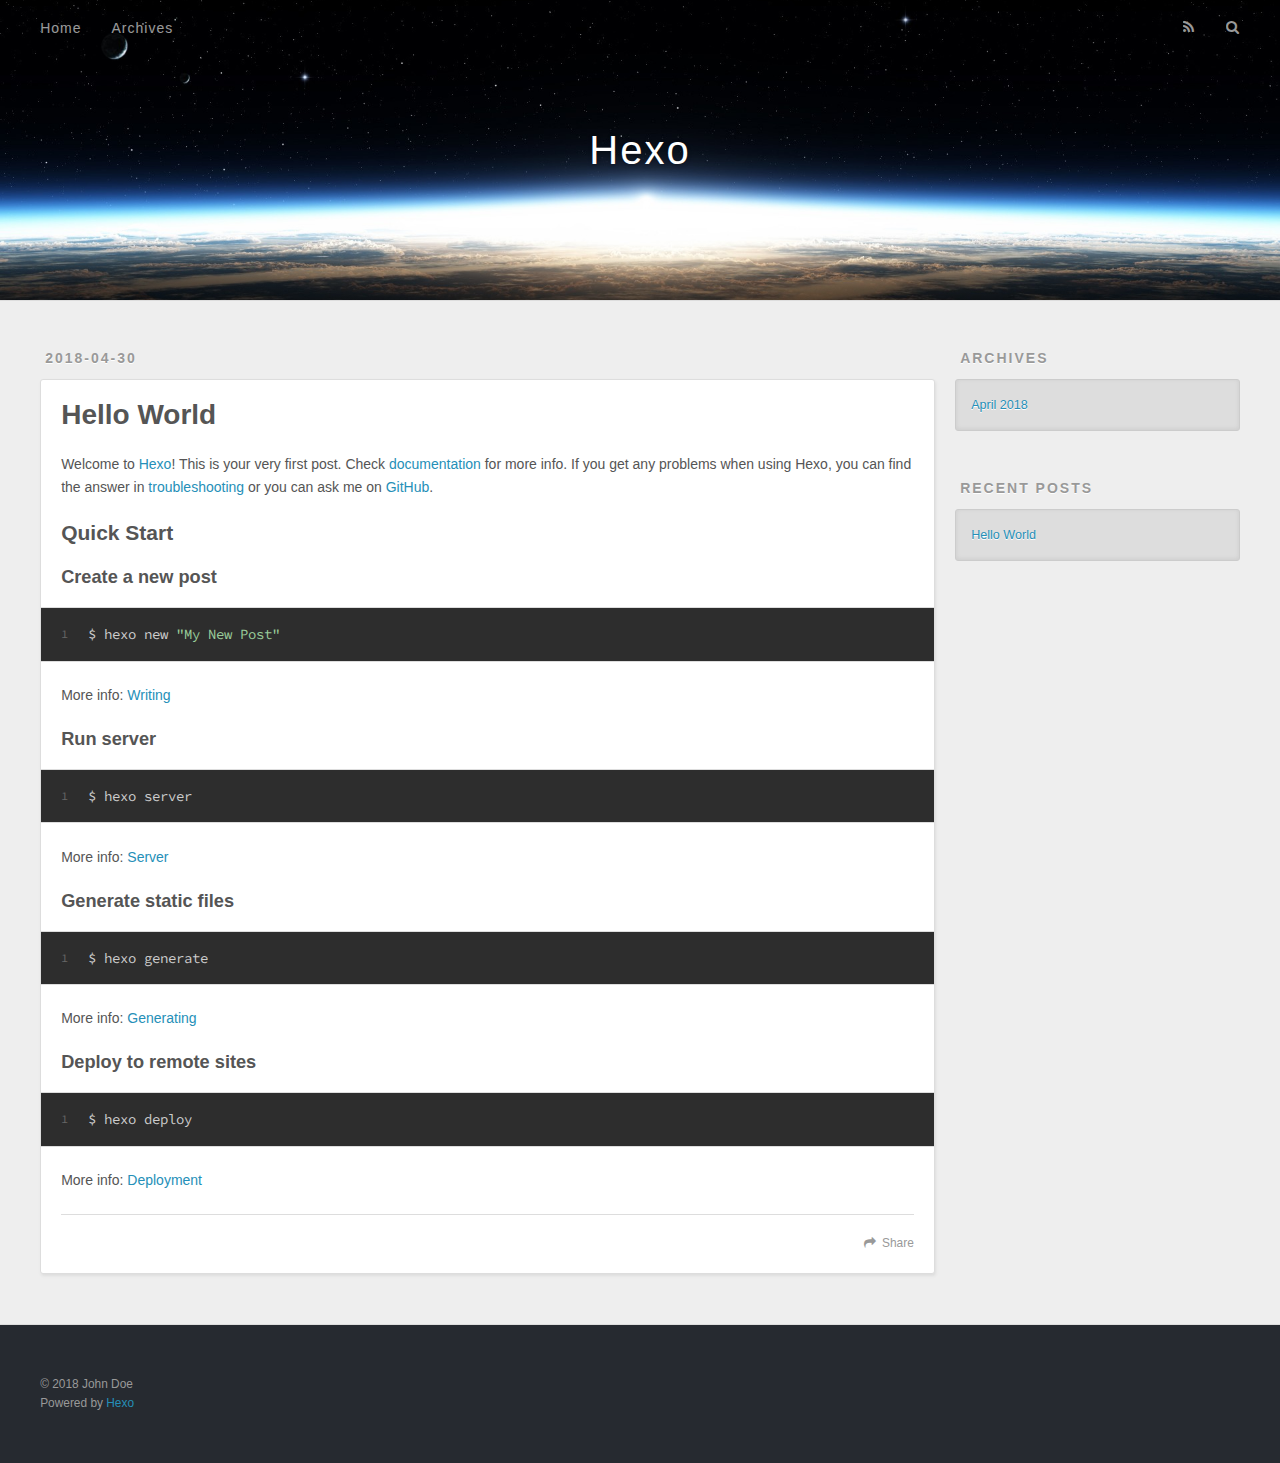
==== index.html @ a3cbcab7 "Site updated: 2018-04-30 15:29:38" ====
<!DOCTYPE html>
<html>
<head>
  <meta charset="utf-8">
  

  
  <title>Hexo</title>
  <meta name="viewport" content="width=device-width, initial-scale=1, maximum-scale=1">
  <meta property="og:type" content="website">
<meta property="og:title" content="Hexo">
<meta property="og:url" content="http://yoursite.com/index.html">
<meta property="og:site_name" content="Hexo">
<meta property="og:locale" content="default">
<meta name="twitter:card" content="summary">
<meta name="twitter:title" content="Hexo">
  
    <link rel="alternate" href="/atom.xml" title="Hexo" type="application/atom+xml">
  
  
    <link rel="icon" href="/favicon.png">
  
  
    <link href="//fonts.googleapis.com/css?family=Source+Code+Pro" rel="stylesheet" type="text/css">
  
  <link rel="stylesheet" href="/css/style.css">
</head>

<body>
  <div id="container">
    <div id="wrap">
      <header id="header">
  <div id="banner"></div>
  <div id="header-outer" class="outer">
    <div id="header-title" class="inner">
      <h1 id="logo-wrap">
        <a href="/" id="logo">Hexo</a>
      </h1>
      
    </div>
    <div id="header-inner" class="inner">
      <nav id="main-nav">
        <a id="main-nav-toggle" class="nav-icon"></a>
        
          <a class="main-nav-link" href="/">Home</a>
        
          <a class="main-nav-link" href="/archives">Archives</a>
        
      </nav>
      <nav id="sub-nav">
        
          <a id="nav-rss-link" class="nav-icon" href="/atom.xml" title="RSS Feed"></a>
        
        <a id="nav-search-btn" class="nav-icon" title="Search"></a>
      </nav>
      <div id="search-form-wrap">
        <form action="//google.com/search" method="get" accept-charset="UTF-8" class="search-form"><input type="search" name="q" class="search-form-input" placeholder="Search"><button type="submit" class="search-form-submit">&#xF002;</button><input type="hidden" name="sitesearch" value="http://yoursite.com"></form>
      </div>
    </div>
  </div>
</header>
      <div class="outer">
        <section id="main">
  
    <article id="post-hello-world" class="article article-type-post" itemscope itemprop="blogPost">
  <div class="article-meta">
    <a href="/2018/04/30/hello-world/" class="article-date">
  <time datetime="2018-04-30T07:21:53.990Z" itemprop="datePublished">2018-04-30</time>
</a>
    
  </div>
  <div class="article-inner">
    
    
      <header class="article-header">
        
  
    <h1 itemprop="name">
      <a class="article-title" href="/2018/04/30/hello-world/">Hello World</a>
    </h1>
  

      </header>
    
    <div class="article-entry" itemprop="articleBody">
      
        <p>Welcome to <a href="https://hexo.io/" target="_blank" rel="noopener">Hexo</a>! This is your very first post. Check <a href="https://hexo.io/docs/" target="_blank" rel="noopener">documentation</a> for more info. If you get any problems when using Hexo, you can find the answer in <a href="https://hexo.io/docs/troubleshooting.html" target="_blank" rel="noopener">troubleshooting</a> or you can ask me on <a href="https://github.com/hexojs/hexo/issues" target="_blank" rel="noopener">GitHub</a>.</p>
<h2 id="Quick-Start"><a href="#Quick-Start" class="headerlink" title="Quick Start"></a>Quick Start</h2><h3 id="Create-a-new-post"><a href="#Create-a-new-post" class="headerlink" title="Create a new post"></a>Create a new post</h3><figure class="highlight bash"><table><tr><td class="gutter"><pre><span class="line">1</span><br></pre></td><td class="code"><pre><span class="line">$ hexo new <span class="string">"My New Post"</span></span><br></pre></td></tr></table></figure>
<p>More info: <a href="https://hexo.io/docs/writing.html" target="_blank" rel="noopener">Writing</a></p>
<h3 id="Run-server"><a href="#Run-server" class="headerlink" title="Run server"></a>Run server</h3><figure class="highlight bash"><table><tr><td class="gutter"><pre><span class="line">1</span><br></pre></td><td class="code"><pre><span class="line">$ hexo server</span><br></pre></td></tr></table></figure>
<p>More info: <a href="https://hexo.io/docs/server.html" target="_blank" rel="noopener">Server</a></p>
<h3 id="Generate-static-files"><a href="#Generate-static-files" class="headerlink" title="Generate static files"></a>Generate static files</h3><figure class="highlight bash"><table><tr><td class="gutter"><pre><span class="line">1</span><br></pre></td><td class="code"><pre><span class="line">$ hexo generate</span><br></pre></td></tr></table></figure>
<p>More info: <a href="https://hexo.io/docs/generating.html" target="_blank" rel="noopener">Generating</a></p>
<h3 id="Deploy-to-remote-sites"><a href="#Deploy-to-remote-sites" class="headerlink" title="Deploy to remote sites"></a>Deploy to remote sites</h3><figure class="highlight bash"><table><tr><td class="gutter"><pre><span class="line">1</span><br></pre></td><td class="code"><pre><span class="line">$ hexo deploy</span><br></pre></td></tr></table></figure>
<p>More info: <a href="https://hexo.io/docs/deployment.html" target="_blank" rel="noopener">Deployment</a></p>

      
    </div>
    <footer class="article-footer">
      <a data-url="http://yoursite.com/2018/04/30/hello-world/" data-id="cjglxb98p0000d4ftefea09i5" class="article-share-link">Share</a>
      
      
    </footer>
  </div>
  
</article>


  


</section>
        
          <aside id="sidebar">
  
    

  
    

  
    
  
    
  <div class="widget-wrap">
    <h3 class="widget-title">Archives</h3>
    <div class="widget">
      <ul class="archive-list"><li class="archive-list-item"><a class="archive-list-link" href="/archives/2018/04/">April 2018</a></li></ul>
    </div>
  </div>


  
    
  <div class="widget-wrap">
    <h3 class="widget-title">Recent Posts</h3>
    <div class="widget">
      <ul>
        
          <li>
            <a href="/2018/04/30/hello-world/">Hello World</a>
          </li>
        
      </ul>
    </div>
  </div>

  
</aside>
        
      </div>
      <footer id="footer">
  
  <div class="outer">
    <div id="footer-info" class="inner">
      &copy; 2018 John Doe<br>
      Powered by <a href="http://hexo.io/" target="_blank">Hexo</a>
    </div>
  </div>
</footer>
    </div>
    <nav id="mobile-nav">
  
    <a href="/" class="mobile-nav-link">Home</a>
  
    <a href="/archives" class="mobile-nav-link">Archives</a>
  
</nav>
    

<script src="//ajax.googleapis.com/ajax/libs/jquery/2.0.3/jquery.min.js"></script>


  <link rel="stylesheet" href="/fancybox/jquery.fancybox.css">
  <script src="/fancybox/jquery.fancybox.pack.js"></script>


<script src="/js/script.js"></script>



  </div>
</body>
</html>
---- css/style.css ----
body {
  width: 100%;
}
body:before,
body:after {
  content: "";
  display: table;
}
body:after {
  clear: both;
}
html,
body,
div,
span,
applet,
object,
iframe,
h1,
h2,
h3,
h4,
h5,
h6,
p,
blockquote,
pre,
a,
abbr,
acronym,
address,
big,
cite,
code,
del,
dfn,
em,
img,
ins,
kbd,
q,
s,
samp,
small,
strike,
strong,
sub,
sup,
tt,
var,
dl,
dt,
dd,
ol,
ul,
li,
fieldset,
form,
label,
legend,
table,
caption,
tbody,
tfoot,
thead,
tr,
th,
td {
  margin: 0;
  padding: 0;
  border: 0;
  outline: 0;
  font-weight: inherit;
  font-style: inherit;
  font-family: inherit;
  font-size: 100%;
  vertical-align: baseline;
}
body {
  line-height: 1;
  color: #000;
  background: #fff;
}
ol,
ul {
  list-style: none;
}
table {
  border-collapse: separate;
  border-spacing: 0;
  vertical-align: middle;
}
caption,
th,
td {
  text-align: left;
  font-weight: normal;
  vertical-align: middle;
}
a img {
  border: none;
}
input,
button {
  margin: 0;
  padding: 0;
}
input::-moz-focus-inner,
button::-moz-focus-inner {
  border: 0;
  padding: 0;
}
@font-face {
  font-family: FontAwesome;
  font-style: normal;
  font-weight: normal;
  src: url("fonts/fontawesome-webfont.eot?v=#4.0.3");
  src: url("fonts/fontawesome-webfont.eot?#iefix&v=#4.0.3") format("embedded-opentype"), url("fonts/fontawesome-webfont.woff?v=#4.0.3") format("woff"), url("fonts/fontawesome-webfont.ttf?v=#4.0.3") format("truetype"), url("fonts/fontawesome-webfont.svg#fontawesomeregular?v=#4.0.3") format("svg");
}
html,
body,
#container {
  height: 100%;
}
body {
  background: #eee;
  font: 14px -apple-system, BlinkMacSystemFont, "Segoe UI", "Roboto", "Oxygen", "Ubuntu", "Cantarell", "Fira Sans", "Droid Sans", "Helvetica Neue", sans-serif;
  -webkit-text-size-adjust: 100%;
}
.outer {
  max-width: 1220px;
  margin: 0 auto;
  padding: 0 20px;
}
.outer:before,
.outer:after {
  content: "";
  display: table;
}
.outer:after {
  clear: both;
}
.inner {
  display: inline;
  float: left;
  width: 98.33333333333333%;
  margin: 0 0.833333333333333%;
}
.left,
.alignleft {
  float: left;
}
.right,
.alignright {
  float: right;
}
.clear {
  clear: both;
}
#container {
  position: relative;
}
.mobile-nav-on {
  overflow: hidden;
}
#wrap {
  height: 100%;
  width: 100%;
  position: absolute;
  top: 0;
  left: 0;
  -webkit-transition: 0.2s ease-out;
  -moz-transition: 0.2s ease-out;
  -ms-transition: 0.2s ease-out;
  transition: 0.2s ease-out;
  z-index: 1;
  background: #eee;
}
.mobile-nav-on #wrap {
  left: 280px;
}
@media screen and (min-width: 768px) {
  #main {
    display: inline;
    float: left;
    width: 73.33333333333333%;
    margin: 0 0.833333333333333%;
  }
}
.article-date,
.article-category-link,
.archive-year,
.widget-title {
  text-decoration: none;
  text-transform: uppercase;
  letter-spacing: 2px;
  color: #999;
  margin-bottom: 1em;
  margin-left: 5px;
  line-height: 1em;
  text-shadow: 0 1px #fff;
  font-weight: bold;
}
.article-inner,
.archive-article-inner {
  background: #fff;
  -webkit-box-shadow: 1px 2px 3px #ddd;
  box-shadow: 1px 2px 3px #ddd;
  border: 1px solid #ddd;
  border-radius: 3px;
}
.article-entry h1,
.widget h1 {
  font-size: 2em;
}
.article-entry h2,
.widget h2 {
  font-size: 1.5em;
}
.article-entry h3,
.widget h3 {
  font-size: 1.3em;
}
.article-entry h4,
.widget h4 {
  font-size: 1.2em;
}
.article-entry h5,
.widget h5 {
  font-size: 1em;
}
.article-entry h6,
.widget h6 {
  font-size: 1em;
  color: #999;
}
.article-entry hr,
.widget hr {
  border: 1px dashed #ddd;
}
.article-entry strong,
.widget strong {
  font-weight: bold;
}
.article-entry em,
.widget em,
.article-entry cite,
.widget cite {
  font-style: italic;
}
.article-entry sup,
.widget sup,
.article-entry sub,
.widget sub {
  font-size: 0.75em;
  line-height: 0;
  position: relative;
  vertical-align: baseline;
}
.article-entry sup,
.widget sup {
  top: -0.5em;
}
.article-entry sub,
.widget sub {
  bottom: -0.2em;
}
.article-entry small,
.widget small {
  font-size: 0.85em;
}
.article-entry acronym,
.widget acronym,
.article-entry abbr,
.widget abbr {
  border-bottom: 1px dotted;
}
.article-entry ul,
.widget ul,
.article-entry ol,
.widget ol,
.article-entry dl,
.widget dl {
  margin: 0 20px;
  line-height: 1.6em;
}
.article-entry ul ul,
.widget ul ul,
.article-entry ol ul,
.widget ol ul,
.article-entry ul ol,
.widget ul ol,
.article-entry ol ol,
.widget ol ol {
  margin-top: 0;
  margin-bottom: 0;
}
.article-entry ul,
.widget ul {
  list-style: disc;
}
.article-entry ol,
.widget ol {
  list-style: decimal;
}
.article-entry dt,
.widget dt {
  font-weight: bold;
}
#header {
  height: 300px;
  position: relative;
  border-bottom: 1px solid #ddd;
}
#header:before,
#header:after {
  content: "";
  position: absolute;
  left: 0;
  right: 0;
  height: 40px;
}
#header:before {
  top: 0;
  background: -webkit-linear-gradient(rgba(0,0,0,0.2), transparent);
  background: -moz-linear-gradient(rgba(0,0,0,0.2), transparent);
  background: -ms-linear-gradient(rgba(0,0,0,0.2), transparent);
  background: linear-gradient(rgba(0,0,0,0.2), transparent);
}
#header:after {
  bottom: 0;
  background: -webkit-linear-gradient(transparent, rgba(0,0,0,0.2));
  background: -moz-linear-gradient(transparent, rgba(0,0,0,0.2));
  background: -ms-linear-gradient(transparent, rgba(0,0,0,0.2));
  background: linear-gradient(transparent, rgba(0,0,0,0.2));
}
#header-outer {
  height: 100%;
  position: relative;
}
#header-inner {
  position: relative;
  overflow: hidden;
}
#banner {
  position: absolute;
  top: 0;
  left: 0;
  width: 100%;
  height: 100%;
  background: url("images/banner.jpg") center #000;
  -webkit-background-size: cover;
  -moz-background-size: cover;
  background-size: cover;
  z-index: -1;
}
#header-title {
  text-align: center;
  height: 40px;
  position: absolute;
  top: 50%;
  left: 0;
  margin-top: -20px;
}
#logo,
#subtitle {
  text-decoration: none;
  color: #fff;
  font-weight: 300;
  text-shadow: 0 1px 4px rgba(0,0,0,0.3);
}
#logo {
  font-size: 40px;
  line-height: 40px;
  letter-spacing: 2px;
}
#subtitle {
  font-size: 16px;
  line-height: 16px;
  letter-spacing: 1px;
}
#subtitle-wrap {
  margin-top: 16px;
}
#main-nav {
  float: left;
  margin-left: -15px;
}
.nav-icon,
.main-nav-link {
  float: left;
  color: #fff;
  opacity: 0.6;
  text-decoration: none;
  text-shadow: 0 1px rgba(0,0,0,0.2);
  -webkit-transition: opacity 0.2s;
  -moz-transition: opacity 0.2s;
  -ms-transition: opacity 0.2s;
  transition: opacity 0.2s;
  display: block;
  padding: 20px 15px;
}
.nav-icon:hover,
.main-nav-link:hover {
  opacity: 1;
}
.nav-icon {
  font-family: FontAwesome;
  text-align: center;
  font-size: 14px;
  width: 14px;
  height: 14px;
  padding: 20px 15px;
  position: relative;
  cursor: pointer;
}
.main-nav-link {
  font-weight: 300;
  letter-spacing: 1px;
}
@media screen and (max-width: 479px) {
  .main-nav-link {
    display: none;
  }
}
#main-nav-toggle {
  display: none;
}
#main-nav-toggle:before {
  content: "\f0c9";
}
@media screen and (max-width: 479px) {
  #main-nav-toggle {
    display: block;
  }
}
#sub-nav {
  float: right;
  margin-right: -15px;
}
#nav-rss-link:before {
  content: "\f09e";
}
#nav-search-btn:before {
  content: "\f002";
}
#search-form-wrap {
  position: absolute;
  top: 15px;
  width: 150px;
  height: 30px;
  right: -150px;
  opacity: 0;
  -webkit-transition: 0.2s ease-out;
  -moz-transition: 0.2s ease-out;
  -ms-transition: 0.2s ease-out;
  transition: 0.2s ease-out;
}
#search-form-wrap.on {
  opacity: 1;
  right: 0;
}
@media screen and (max-width: 479px) {
  #search-form-wrap {
    width: 100%;
    right: -100%;
  }
}
.search-form {
  position: absolute;
  top: 0;
  left: 0;
  right: 0;
  background: #fff;
  padding: 5px 15px;
  border-radius: 15px;
  -webkit-box-shadow: 0 0 10px rgba(0,0,0,0.3);
  box-shadow: 0 0 10px rgba(0,0,0,0.3);
}
.search-form-input {
  border: none;
  background: none;
  color: #555;
  width: 100%;
  font: 13px -apple-system, BlinkMacSystemFont, "Segoe UI", "Roboto", "Oxygen", "Ubuntu", "Cantarell", "Fira Sans", "Droid Sans", "Helvetica Neue", sans-serif;
  outline: none;
}
.search-form-input::-webkit-search-results-decoration,
.search-form-input::-webkit-search-cancel-button {
  -webkit-appearance: none;
}
.search-form-submit {
  position: absolute;
  top: 50%;
  right: 10px;
  margin-top: -7px;
  font: 13px FontAwesome;
  border: none;
  background: none;
  color: #bbb;
  cursor: pointer;
}
.search-form-submit:hover,
.search-form-submit:focus {
  color: #777;
}
.article {
  margin: 50px 0;
}
.article-inner {
  overflow: hidden;
}
.article-meta:before,
.article-meta:after {
  content: "";
  display: table;
}
.article-meta:after {
  clear: both;
}
.article-date {
  float: left;
}
.article-category {
  float: left;
  line-height: 1em;
  color: #ccc;
  text-shadow: 0 1px #fff;
  margin-left: 8px;
}
.article-category:before {
  content: "\2022";
}
.article-category-link {
  margin: 0 12px 1em;
}
.article-header {
  padding: 20px 20px 0;
}
.article-title {
  text-decoration: none;
  font-size: 2em;
  font-weight: bold;
  color: #555;
  line-height: 1.1em;
  -webkit-transition: color 0.2s;
  -moz-transition: color 0.2s;
  -ms-transition: color 0.2s;
  transition: color 0.2s;
}
a.article-title:hover {
  color: #258fb8;
}
.article-entry {
  color: #555;
  padding: 0 20px;
}
.article-entry:before,
.article-entry:after {
  content: "";
  display: table;
}
.article-entry:after {
  clear: both;
}
.article-entry p,
.article-entry table {
  line-height: 1.6em;
  margin: 1.6em 0;
}
.article-entry h1,
.article-entry h2,
.article-entry h3,
.article-entry h4,
.article-entry h5,
.article-entry h6 {
  font-weight: bold;
}
.article-entry h1,
.article-entry h2,
.article-entry h3,
.article-entry h4,
.article-entry h5,
.article-entry h6 {
  line-height: 1.1em;
  margin: 1.1em 0;
}
.article-entry a {
  color: #258fb8;
  text-decoration: none;
}
.article-entry a:hover {
  text-decoration: underline;
}
.article-entry ul,
.article-entry ol,
.article-entry dl {
  margin-top: 1.6em;
  margin-bottom: 1.6em;
}
.article-entry img,
.article-entry video {
  max-width: 100%;
  height: auto;
  display: block;
  margin: auto;
}
.article-entry iframe {
  border: none;
}
.article-entry table {
  width: 100%;
  border-collapse: collapse;
  border-spacing: 0;
}
.article-entry th {
  font-weight: bold;
  border-bottom: 3px solid #ddd;
  padding-bottom: 0.5em;
}
.article-entry td {
  border-bottom: 1px solid #ddd;
  padding: 10px 0;
}
.article-entry blockquote {
  font-family: Georgia, "Times New Roman", serif;
  font-size: 1.4em;
  margin: 1.6em 20px;
  text-align: center;
}
.article-entry blockquote footer {
  font-size: 14px;
  margin: 1.6em 0;
  font-family: -apple-system, BlinkMacSystemFont, "Segoe UI", "Roboto", "Oxygen", "Ubuntu", "Cantarell", "Fira Sans", "Droid Sans", "Helvetica Neue", sans-serif;
}
.article-entry blockquote footer cite:before {
  content: "—";
  padding: 0 0.5em;
}
.article-entry .pullquote {
  text-align: left;
  width: 45%;
  margin: 0;
}
.article-entry .pullquote.left {
  margin-left: 0.5em;
  margin-right: 1em;
}
.article-entry .pullquote.right {
  margin-right: 0.5em;
  margin-left: 1em;
}
.article-entry .caption {
  color: #999;
  display: block;
  font-size: 0.9em;
  margin-top: 0.5em;
  position: relative;
  text-align: center;
}
.article-entry .video-container {
  position: relative;
  padding-top: 56.25%;
  height: 0;
  overflow: hidden;
}
.article-entry .video-container iframe,
.article-entry .video-container object,
.article-entry .video-container embed {
  position: absolute;
  top: 0;
  left: 0;
  width: 100%;
  height: 100%;
  margin-top: 0;
}
.article-more-link a {
  display: inline-block;
  line-height: 1em;
  padding: 6px 15px;
  border-radius: 15px;
  background: #eee;
  color: #999;
  text-shadow: 0 1px #fff;
  text-decoration: none;
}
.article-more-link a:hover {
  background: #258fb8;
  color: #fff;
  text-decoration: none;
  text-shadow: 0 1px #1e7293;
}
.article-footer {
  font-size: 0.85em;
  line-height: 1.6em;
  border-top: 1px solid #ddd;
  padding-top: 1.6em;
  margin: 0 20px 20px;
}
.article-footer:before,
.article-footer:after {
  content: "";
  display: table;
}
.article-footer:after {
  clear: both;
}
.article-footer a {
  color: #999;
  text-decoration: none;
}
.article-footer a:hover {
  color: #555;
}
.article-tag-list-item {
  float: left;
  margin-right: 10px;
}
.article-tag-list-link:before {
  content: "#";
}
.article-comment-link {
  float: right;
}
.article-comment-link:before {
  content: "\f075";
  font-family: FontAwesome;
  padding-right: 8px;
}
.article-share-link {
  cursor: pointer;
  float: right;
  margin-left: 20px;
}
.article-share-link:before {
  content: "\f064";
  font-family: FontAwesome;
  padding-right: 6px;
}
#article-nav {
  position: relative;
}
#article-nav:before,
#article-nav:after {
  content: "";
  display: table;
}
#article-nav:after {
  clear: both;
}
@media screen and (min-width: 768px) {
  #article-nav {
    margin: 50px 0;
  }
  #article-nav:before {
    width: 8px;
    height: 8px;
    position: absolute;
    top: 50%;
    left: 50%;
    margin-top: -4px;
    margin-left: -4px;
    content: "";
    border-radius: 50%;
    background: #ddd;
    -webkit-box-shadow: 0 1px 2px #fff;
    box-shadow: 0 1px 2px #fff;
  }
}
.article-nav-link-wrap {
  text-decoration: none;
  text-shadow: 0 1px #fff;
  color: #999;
  -webkit-box-sizing: border-box;
  -moz-box-sizing: border-box;
  box-sizing: border-box;
  margin-top: 50px;
  text-align: center;
  display: block;
}
.article-nav-link-wrap:hover {
  color: #555;
}
@media screen and (min-width: 768px) {
  .article-nav-link-wrap {
    width: 50%;
    margin-top: 0;
  }
}
@media screen and (min-width: 768px) {
  #article-nav-newer {
    float: left;
    text-align: right;
    padding-right: 20px;
  }
}
@media screen and (min-width: 768px) {
  #article-nav-older {
    float: right;
    text-align: left;
    padding-left: 20px;
  }
}
.article-nav-caption {
  text-transform: uppercase;
  letter-spacing: 2px;
  color: #ddd;
  line-height: 1em;
  font-weight: bold;
}
#article-nav-newer .article-nav-caption {
  margin-right: -2px;
}
.article-nav-title {
  font-size: 0.85em;
  line-height: 1.6em;
  margin-top: 0.5em;
}
.article-share-box {
  position: absolute;
  display: none;
  background: #fff;
  -webkit-box-shadow: 1px 2px 10px rgba(0,0,0,0.2);
  box-shadow: 1px 2px 10px rgba(0,0,0,0.2);
  border-radius: 3px;
  margin-left: -145px;
  overflow: hidden;
  z-index: 1;
}
.article-share-box.on {
  display: block;
}
.article-share-input {
  width: 100%;
  background: none;
  -webkit-box-sizing: border-box;
  -moz-box-sizing: border-box;
  box-sizing: border-box;
  font: 14px -apple-system, BlinkMacSystemFont, "Segoe UI", "Roboto", "Oxygen", "Ubuntu", "Cantarell", "Fira Sans", "Droid Sans", "Helvetica Neue", sans-serif;
  padding: 0 15px;
  color: #555;
  outline: none;
  border: 1px solid #ddd;
  border-radius: 3px 3px 0 0;
  height: 36px;
  line-height: 36px;
}
.article-share-links {
  background: #eee;
}
.article-share-links:before,
.article-share-links:after {
  content: "";
  display: table;
}
.article-share-links:after {
  clear: both;
}
.article-share-twitter,
.article-share-facebook,
.article-share-pinterest,
.article-share-google {
  width: 50px;
  height: 36px;
  display: block;
  float: left;
  position: relative;
  color: #999;
  text-shadow: 0 1px #fff;
}
.article-share-twitter:before,
.article-share-facebook:before,
.article-share-pinterest:before,
.article-share-google:before {
  font-size: 20px;
  font-family: FontAwesome;
  width: 20px;
  height: 20px;
  position: absolute;
  top: 50%;
  left: 50%;
  margin-top: -10px;
  margin-left: -10px;
  text-align: center;
}
.article-share-twitter:hover,
.article-share-facebook:hover,
.article-share-pinterest:hover,
.article-share-google:hover {
  color: #fff;
}
.article-share-twitter:before {
  content: "\f099";
}
.article-share-twitter:hover {
  background: #00aced;
  text-shadow: 0 1px #008abe;
}
.article-share-facebook:before {
  content: "\f09a";
}
.article-share-facebook:hover {
  background: #3b5998;
  text-shadow: 0 1px #2f477a;
}
.article-share-pinterest:before {
  content: "\f0d2";
}
.article-share-pinterest:hover {
  background: #cb2027;
  text-shadow: 0 1px #a21a1f;
}
.article-share-google:before {
  content: "\f0d5";
}
.article-share-google:hover {
  background: #dd4b39;
  text-shadow: 0 1px #be3221;
}
.article-gallery {
  background: #000;
  position: relative;
}
.article-gallery-photos {
  position: relative;
  overflow: hidden;
}
.article-gallery-img {
  display: none;
  max-width: 100%;
}
.article-gallery-img:first-child {
  display: block;
}
.article-gallery-img.loaded {
  position: absolute;
  display: block;
}
.article-gallery-img img {
  display: block;
  max-width: 100%;
  margin: 0 auto;
}
#comments {
  background: #fff;
  -webkit-box-shadow: 1px 2px 3px #ddd;
  box-shadow: 1px 2px 3px #ddd;
  padding: 20px;
  border: 1px solid #ddd;
  border-radius: 3px;
  margin: 50px 0;
}
#comments a {
  color: #258fb8;
}
.archives-wrap {
  margin: 50px 0;
}
.archives:before,
.archives:after {
  content: "";
  display: table;
}
.archives:after {
  clear: both;
}
.archive-year-wrap {
  margin-bottom: 1em;
}
.archives {
  -webkit-column-gap: 10px;
  -moz-column-gap: 10px;
  column-gap: 10px;
}
@media screen and (min-width: 480px) and (max-width: 767px) {
  .archives {
    -webkit-column-count: 2;
    -moz-column-count: 2;
    column-count: 2;
  }
}
@media screen and (min-width: 768px) {
  .archives {
    -webkit-column-count: 3;
    -moz-column-count: 3;
    column-count: 3;
  }
}
.archive-article {
  -webkit-column-break-inside: avoid;
  page-break-inside: avoid;
  overflow: hidden;
  break-inside: avoid-column;
}
.archive-article-inner {
  padding: 10px;
  margin-bottom: 15px;
}
.archive-article-title {
  text-decoration: none;
  font-weight: bold;
  color: #555;
  -webkit-transition: color 0.2s;
  -moz-transition: color 0.2s;
  -ms-transition: color 0.2s;
  transition: color 0.2s;
  line-height: 1.6em;
}
.archive-article-title:hover {
  color: #258fb8;
}
.archive-article-footer {
  margin-top: 1em;
}
.archive-article-date {
  color: #999;
  text-decoration: none;
  font-size: 0.85em;
  line-height: 1em;
  margin-bottom: 0.5em;
  display: block;
}
#page-nav {
  margin: 50px auto;
  background: #fff;
  -webkit-box-shadow: 1px 2px 3px #ddd;
  box-shadow: 1px 2px 3px #ddd;
  border: 1px solid #ddd;
  border-radius: 3px;
  text-align: center;
  color: #999;
  overflow: hidden;
}
#page-nav:before,
#page-nav:after {
  content: "";
  display: table;
}
#page-nav:after {
  clear: both;
}
#page-nav a,
#page-nav span {
  padding: 10px 20px;
  line-height: 1;
  height: 2ex;
}
#page-nav a {
  color: #999;
  text-decoration: none;
}
#page-nav a:hover {
  background: #999;
  color: #fff;
}
#page-nav .prev {
  float: left;
}
#page-nav .next {
  float: right;
}
#page-nav .page-number {
  display: inline-block;
}
@media screen and (max-width: 479px) {
  #page-nav .page-number {
    display: none;
  }
}
#page-nav .current {
  color: #555;
  font-weight: bold;
}
#page-nav .space {
  color: #ddd;
}
#footer {
  background: #262a30;
  padding: 50px 0;
  border-top: 1px solid #ddd;
  color: #999;
}
#footer a {
  color: #258fb8;
  text-decoration: none;
}
#footer a:hover {
  text-decoration: underline;
}
#footer-info {
  line-height: 1.6em;
  font-size: 0.85em;
}
.article-entry pre,
.article-entry .highlight {
  background: #2d2d2d;
  margin: 0 -20px;
  padding: 15px 20px;
  border-style: solid;
  border-color: #ddd;
  border-width: 1px 0;
  overflow: auto;
  color: #ccc;
  line-height: 22.400000000000002px;
}
.article-entry .highlight .gutter pre,
.article-entry .gist .gist-file .gist-data .line-numbers {
  color: #666;
  font-size: 0.85em;
}
.article-entry pre,
.article-entry code {
  font-family: "Source Code Pro", Consolas, Monaco, Menlo, Consolas, monospace;
}
.article-entry code {
  background: #eee;
  text-shadow: 0 1px #fff;
  padding: 0 0.3em;
}
.article-entry pre code {
  background: none;
  text-shadow: none;
  padding: 0;
}
.article-entry .highlight pre {
  border: none;
  margin: 0;
  padding: 0;
}
.article-entry .highlight table {
  margin: 0;
  width: auto;
}
.article-entry .highlight td {
  border: none;
  padding: 0;
}
.article-entry .highlight figcaption {
  font-size: 0.85em;
  color: #999;
  line-height: 1em;
  margin-bottom: 1em;
}
.article-entry .highlight figcaption:before,
.article-entry .highlight figcaption:after {
  content: "";
  display: table;
}
.article-entry .highlight figcaption:after {
  clear: both;
}
.article-entry .highlight figcaption a {
  float: right;
}
.article-entry .highlight .gutter pre {
  text-align: right;
  padding-right: 20px;
}
.article-entry .highlight .line {
  height: 22.400000000000002px;
}
.article-entry .highlight .line.marked {
  background: #515151;
}
.article-entry .gist {
  margin: 0 -20px;
  border-style: solid;
  border-color: #ddd;
  border-width: 1px 0;
  background: #2d2d2d;
  padding: 15px 20px 15px 0;
}
.article-entry .gist .gist-file {
  border: none;
  font-family: "Source Code Pro", Consolas, Monaco, Menlo, Consolas, monospace;
  margin: 0;
}
.article-entry .gist .gist-file .gist-data {
  background: none;
  border: none;
}
.article-entry .gist .gist-file .gist-data .line-numbers {
  background: none;
  border: none;
  padding: 0 20px 0 0;
}
.article-entry .gist .gist-file .gist-data .line-data {
  padding: 0 !important;
}
.article-entry .gist .gist-file .highlight {
  margin: 0;
  padding: 0;
  border: none;
}
.article-entry .gist .gist-file .gist-meta {
  background: #2d2d2d;
  color: #999;
  font: 0.85em -apple-system, BlinkMacSystemFont, "Segoe UI", "Roboto", "Oxygen", "Ubuntu", "Cantarell", "Fira Sans", "Droid Sans", "Helvetica Neue", sans-serif;
  text-shadow: 0 0;
  padding: 0;
  margin-top: 1em;
  margin-left: 20px;
}
.article-entry .gist .gist-file .gist-meta a {
  color: #258fb8;
  font-weight: normal;
}
.article-entry .gist .gist-file .gist-meta a:hover {
  text-decoration: underline;
}
pre .comment,
pre .title {
  color: #999;
}
pre .variable,
pre .attribute,
pre .tag,
pre .regexp,
pre .ruby .constant,
pre .xml .tag .title,
pre .xml .pi,
pre .xml .doctype,
pre .html .doctype,
pre .css .id,
pre .css .class,
pre .css .pseudo {
  color: #f2777a;
}
pre .number,
pre .preprocessor,
pre .built_in,
pre .literal,
pre .params,
pre .constant {
  color: #f99157;
}
pre .class,
pre .ruby .class .title,
pre .css .rules .attribute {
  color: #9c9;
}
pre .string,
pre .value,
pre .inheritance,
pre .header,
pre .ruby .symbol,
pre .xml .cdata {
  color: #9c9;
}
pre .css .hexcolor {
  color: #6cc;
}
pre .function,
pre .python .decorator,
pre .python .title,
pre .ruby .function .title,
pre .ruby .title .keyword,
pre .perl .sub,
pre .javascript .title,
pre .coffeescript .title {
  color: #69c;
}
pre .keyword,
pre .javascript .function {
  color: #c9c;
}
@media screen and (max-width: 479px) {
  #mobile-nav {
    position: absolute;
    top: 0;
    left: 0;
    width: 280px;
    height: 100%;
    background: #191919;
    border-right: 1px solid #fff;
  }
}
@media screen and (max-width: 479px) {
  .mobile-nav-link {
    display: block;
    color: #999;
    text-decoration: none;
    padding: 15px 20px;
    font-weight: bold;
  }
  .mobile-nav-link:hover {
    color: #fff;
  }
}
@media screen and (min-width: 768px) {
  #sidebar {
    display: inline;
    float: left;
    width: 23.333333333333332%;
    margin: 0 0.833333333333333%;
  }
}
.widget-wrap {
  margin: 50px 0;
}
.widget {
  color: #777;
  text-shadow: 0 1px #fff;
  background: #ddd;
  -webkit-box-shadow: 0 -1px 4px #ccc inset;
  box-shadow: 0 -1px 4px #ccc inset;
  border: 1px solid #ccc;
  padding: 15px;
  border-radius: 3px;
}
.widget a {
  color: #258fb8;
  text-decoration: none;
}
.widget a:hover {
  text-decoration: underline;
}
.widget ul ul,
.widget ol ul,
.widget dl ul,
.widget ul ol,
.widget ol ol,
.widget dl ol,
.widget ul dl,
.widget ol dl,
.widget dl dl {
  margin-left: 15px;
  list-style: disc;
}
.widget {
  line-height: 1.6em;
  word-wrap: break-word;
  font-size: 0.9em;
}
.widget ul,
.widget ol {
  list-style: none;
  margin: 0;
}
.widget ul ul,
.widget ol ul,
.widget ul ol,
.widget ol ol {
  margin: 0 20px;
}
.widget ul ul,
.widget ol ul {
  list-style: disc;
}
.widget ul ol,
.widget ol ol {
  list-style: decimal;
}
.category-list-count,
.tag-list-count,
.archive-list-count {
  padding-left: 5px;
  color: #999;
  font-size: 0.85em;
}
.category-list-count:before,
.tag-list-count:before,
.archive-list-count:before {
  content: "(";
}
.category-list-count:after,
.tag-list-count:after,
.archive-list-count:after {
  content: ")";
}
.tagcloud a {
  margin-right: 5px;
  display: inline-block;
}
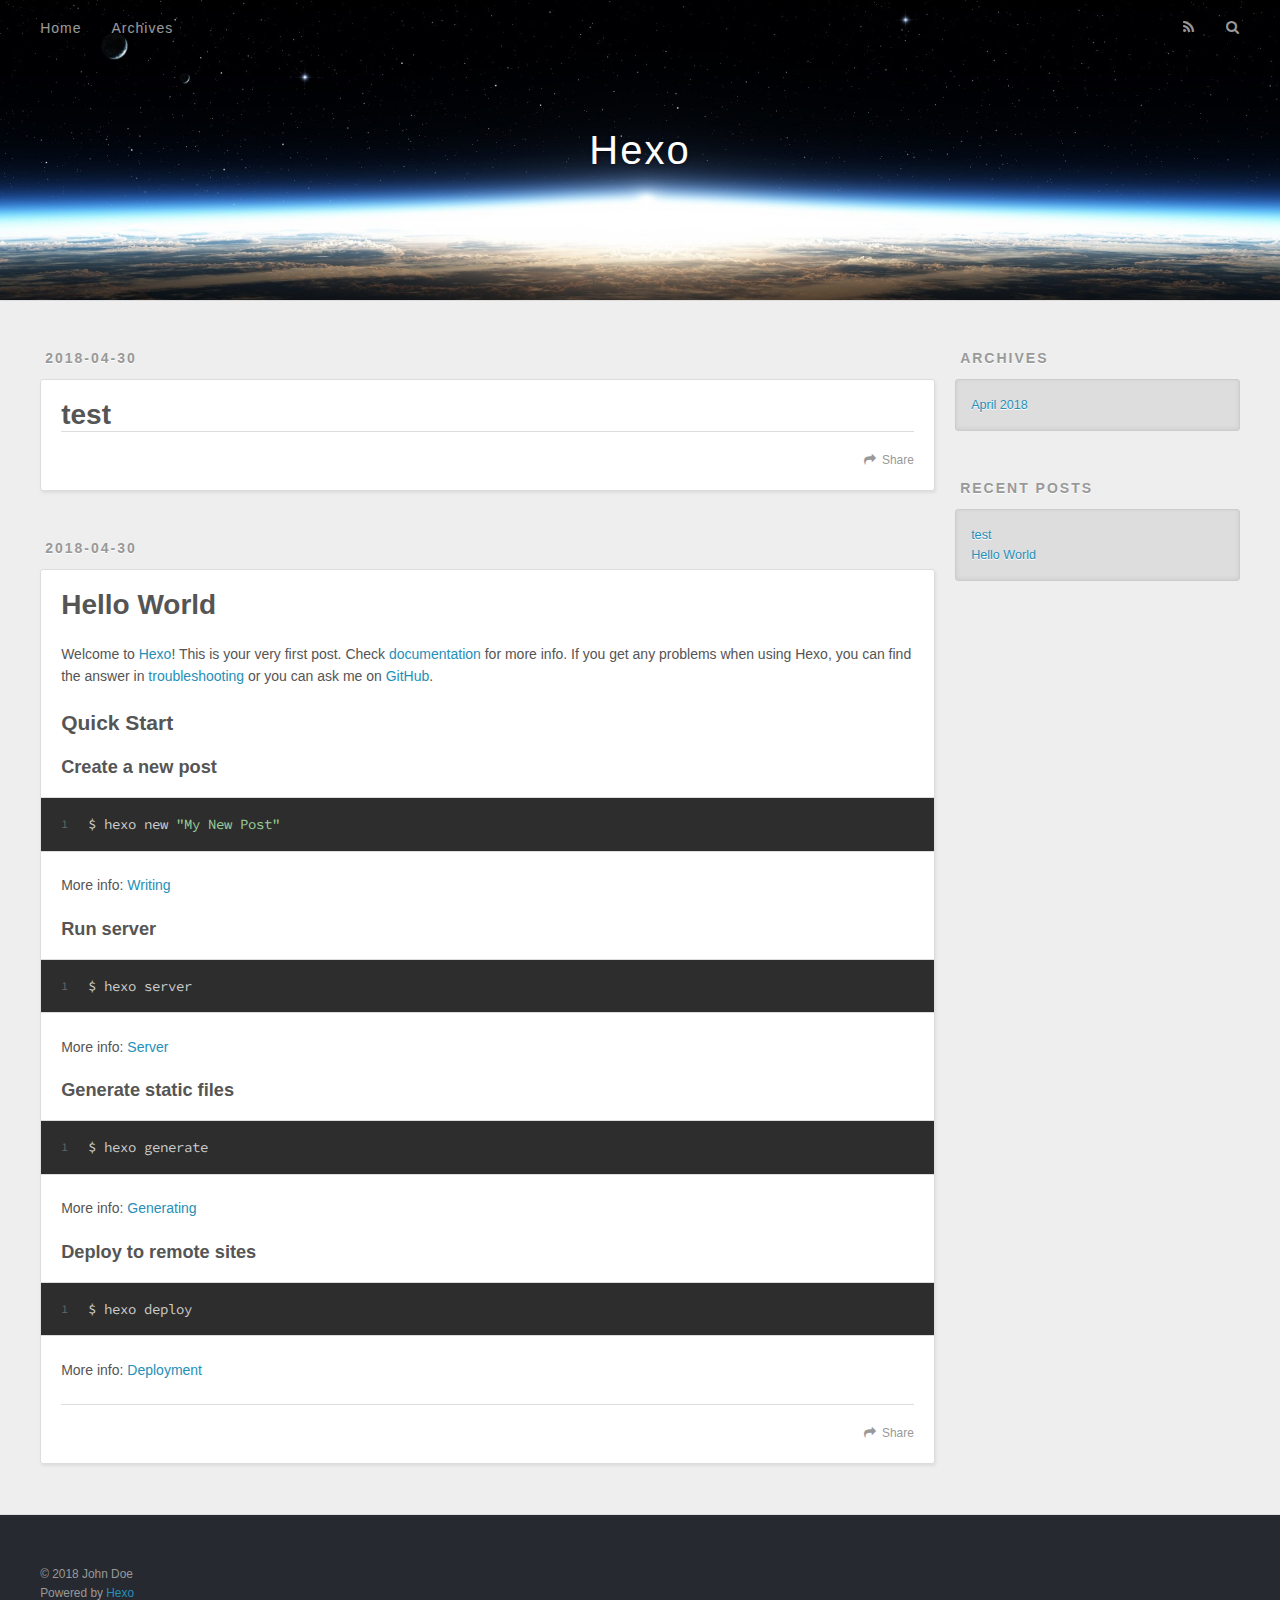
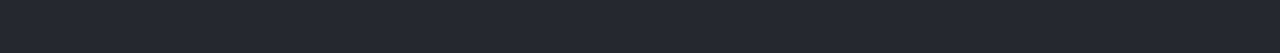
==== commit d8dd0ac3: "Site updated: 2018-04-30 16:02:07" ====
--- a/index.html
+++ b/index.html
@@ -9,7 +9,7 @@
   <meta name="viewport" content="width=device-width, initial-scale=1, maximum-scale=1">
   <meta property="og:type" content="website">
 <meta property="og:title" content="Hexo">
-<meta property="og:url" content="http://yoursite.com/index.html">
+<meta property="og:url" content="https://vmp6.github.io/index.html">
 <meta property="og:site_name" content="Hexo">
 <meta property="og:locale" content="default">
 <meta name="twitter:card" content="summary">
@@ -54,13 +54,49 @@
         <a id="nav-search-btn" class="nav-icon" title="Search"></a>
       </nav>
       <div id="search-form-wrap">
-        <form action="//google.com/search" method="get" accept-charset="UTF-8" class="search-form"><input type="search" name="q" class="search-form-input" placeholder="Search"><button type="submit" class="search-form-submit">&#xF002;</button><input type="hidden" name="sitesearch" value="http://yoursite.com"></form>
+        <form action="//google.com/search" method="get" accept-charset="UTF-8" class="search-form"><input type="search" name="q" class="search-form-input" placeholder="Search"><button type="submit" class="search-form-submit">&#xF002;</button><input type="hidden" name="sitesearch" value="https://vmp6.github.io"></form>
       </div>
     </div>
   </div>
 </header>
       <div class="outer">
         <section id="main">
+  
+    <article id="post-test" class="article article-type-post" itemscope itemprop="blogPost">
+  <div class="article-meta">
+    <a href="/2018/04/30/test/" class="article-date">
+  <time datetime="2018-04-30T08:01:03.000Z" itemprop="datePublished">2018-04-30</time>
+</a>
+    
+  </div>
+  <div class="article-inner">
+    
+    
+      <header class="article-header">
+        
+  
+    <h1 itemprop="name">
+      <a class="article-title" href="/2018/04/30/test/">test</a>
+    </h1>
+  
+
+      </header>
+    
+    <div class="article-entry" itemprop="articleBody">
+      
+        
+      
+    </div>
+    <footer class="article-footer">
+      <a data-url="https://vmp6.github.io/2018/04/30/test/" data-id="cjglyg4sl0001jsftvwq0qijp" class="article-share-link">Share</a>
+      
+      
+    </footer>
+  </div>
+  
+</article>
+
+
   
     <article id="post-hello-world" class="article article-type-post" itemscope itemprop="blogPost">
   <div class="article-meta">
@@ -97,7 +133,7 @@
       
     </div>
     <footer class="article-footer">
-      <a data-url="http://yoursite.com/2018/04/30/hello-world/" data-id="cjglxb98p0000d4ftefea09i5" class="article-share-link">Share</a>
+      <a data-url="https://vmp6.github.io/2018/04/30/hello-world/" data-id="cjglyg4s70000jsftqoxhqr3i" class="article-share-link">Share</a>
       
       
     </footer>
@@ -138,6 +174,10 @@
       <ul>
         
           <li>
+            <a href="/2018/04/30/test/">test</a>
+          </li>
+        
+          <li>
             <a href="/2018/04/30/hello-world/">Hello World</a>
           </li>
         
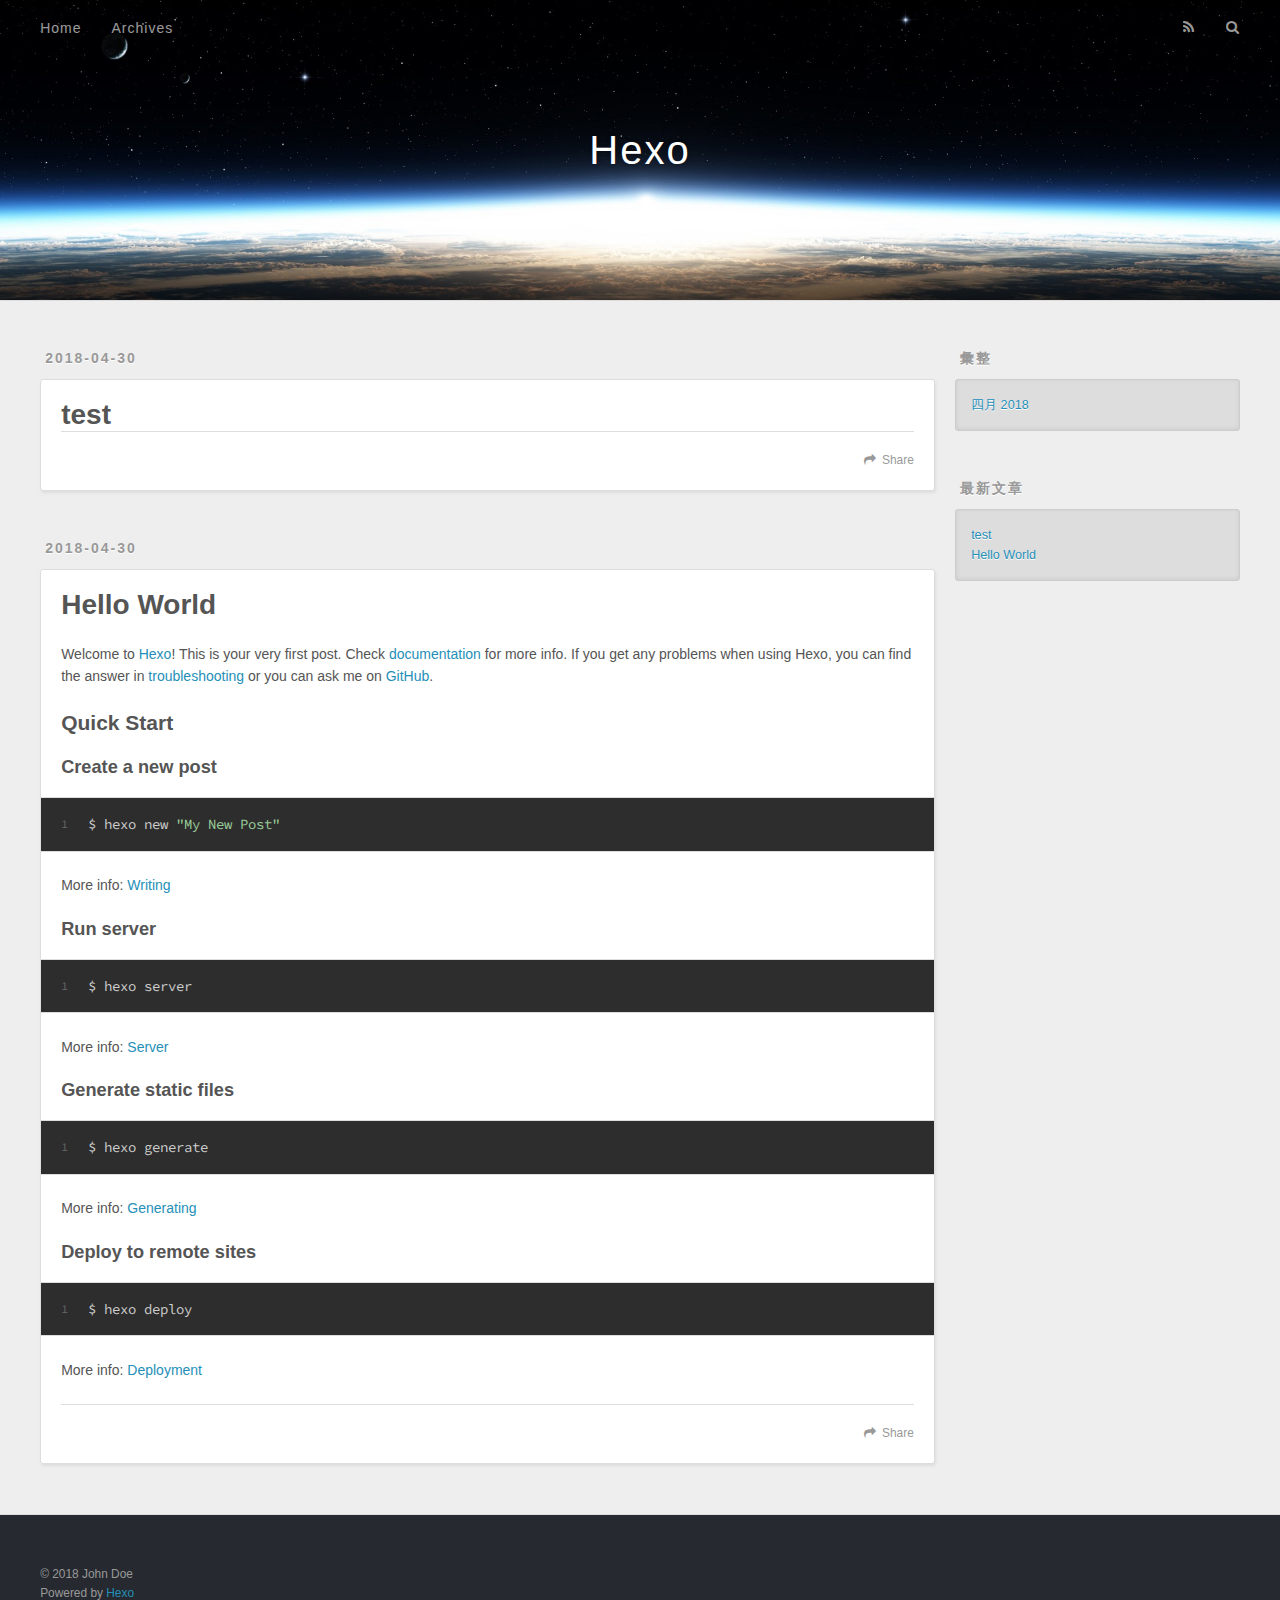
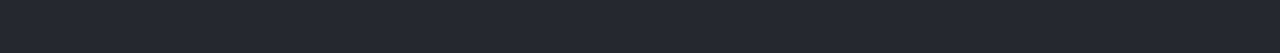
==== commit e22c4451: "Site updated: 2018-04-30 19:29:57" ====
--- a/index.html
+++ b/index.html
@@ -11,7 +11,7 @@
 <meta property="og:title" content="Hexo">
 <meta property="og:url" content="https://vmp6.github.io/index.html">
 <meta property="og:site_name" content="Hexo">
-<meta property="og:locale" content="default">
+<meta property="og:locale" content="zh-TW">
 <meta name="twitter:card" content="summary">
 <meta name="twitter:title" content="Hexo">
   
@@ -51,7 +51,7 @@
         
           <a id="nav-rss-link" class="nav-icon" href="/atom.xml" title="RSS Feed"></a>
         
-        <a id="nav-search-btn" class="nav-icon" title="Search"></a>
+        <a id="nav-search-btn" class="nav-icon" title="搜尋"></a>
       </nav>
       <div id="search-form-wrap">
         <form action="//google.com/search" method="get" accept-charset="UTF-8" class="search-form"><input type="search" name="q" class="search-form-input" placeholder="Search"><button type="submit" class="search-form-submit">&#xF002;</button><input type="hidden" name="sitesearch" value="https://vmp6.github.io"></form>
@@ -88,7 +88,7 @@
       
     </div>
     <footer class="article-footer">
-      <a data-url="https://vmp6.github.io/2018/04/30/test/" data-id="cjglyg4sl0001jsftvwq0qijp" class="article-share-link">Share</a>
+      <a data-url="https://vmp6.github.io/2018/04/30/test/" data-id="cjgm5w6ai0001vgftdcfdo17s" class="article-share-link">Share</a>
       
       
     </footer>
@@ -133,7 +133,7 @@
       
     </div>
     <footer class="article-footer">
-      <a data-url="https://vmp6.github.io/2018/04/30/hello-world/" data-id="cjglyg4s70000jsftqoxhqr3i" class="article-share-link">Share</a>
+      <a data-url="https://vmp6.github.io/2018/04/30/hello-world/" data-id="cjgm5w6a80000vgft0xjbkupy" class="article-share-link">Share</a>
       
       
     </footer>
@@ -159,9 +159,9 @@
   
     
   <div class="widget-wrap">
-    <h3 class="widget-title">Archives</h3>
+    <h3 class="widget-title">彙整</h3>
     <div class="widget">
-      <ul class="archive-list"><li class="archive-list-item"><a class="archive-list-link" href="/archives/2018/04/">April 2018</a></li></ul>
+      <ul class="archive-list"><li class="archive-list-item"><a class="archive-list-link" href="/archives/2018/04/">四月 2018</a></li></ul>
     </div>
   </div>
 
@@ -169,7 +169,7 @@
   
     
   <div class="widget-wrap">
-    <h3 class="widget-title">Recent Posts</h3>
+    <h3 class="widget-title">最新文章</h3>
     <div class="widget">
       <ul>
         
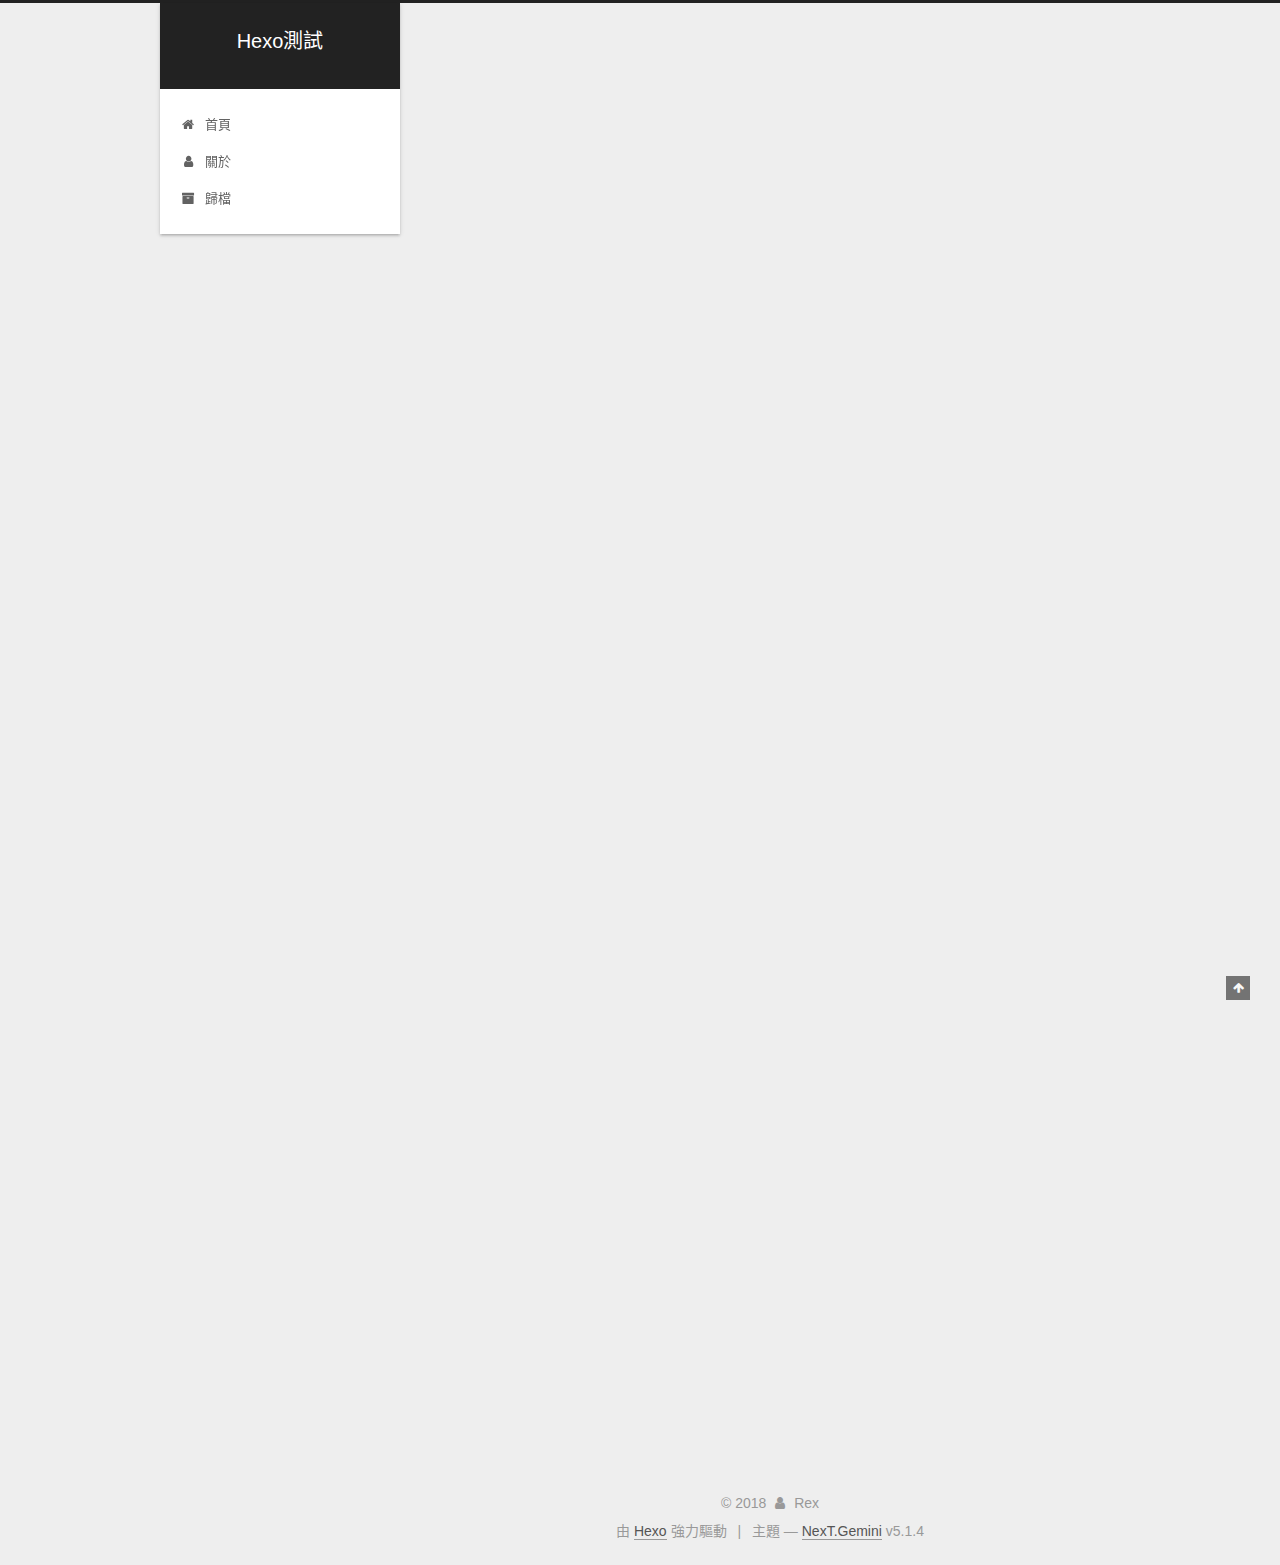
==== commit c60fe5a6: "Site updated: 2018-04-30 21:59:13" ====
--- a/index.html
+++ b/index.html
@@ -1,126 +1,554 @@
 <!DOCTYPE html>
-<html>
+
+
+
+  
+
+
+<html class="theme-next gemini use-motion" lang="zh-tw">
 <head>
-  <meta charset="utf-8">
-  
-
-  
-  <title>Hexo</title>
-  <meta name="viewport" content="width=device-width, initial-scale=1, maximum-scale=1">
-  <meta property="og:type" content="website">
-<meta property="og:title" content="Hexo">
+  <meta charset="UTF-8"/>
+<meta http-equiv="X-UA-Compatible" content="IE=edge" />
+<meta name="viewport" content="width=device-width, initial-scale=1, maximum-scale=1"/>
+<meta name="theme-color" content="#222">
+
+
+
+
+
+
+
+
+
+<meta http-equiv="Cache-Control" content="no-transform" />
+<meta http-equiv="Cache-Control" content="no-siteapp" />
+
+
+
+
+
+
+
+
+
+
+
+
+
+
+
+
+  
+  
+  <link href="/lib/fancybox/source/jquery.fancybox.css?v=2.1.5" rel="stylesheet" type="text/css" />
+
+
+
+
+
+
+
+<link href="/lib/font-awesome/css/font-awesome.min.css?v=4.6.2" rel="stylesheet" type="text/css" />
+
+<link href="/css/main.css?v=5.1.4" rel="stylesheet" type="text/css" />
+
+
+  <link rel="apple-touch-icon" sizes="180x180" href="/images/apple-touch-icon-next.png?v=5.1.4">
+
+
+  <link rel="icon" type="image/png" sizes="32x32" href="/images/favicon-32x32-next.png?v=5.1.4">
+
+
+  <link rel="icon" type="image/png" sizes="16x16" href="/images/favicon-16x16-next.png?v=5.1.4">
+
+
+  <link rel="mask-icon" href="/images/logo.svg?v=5.1.4" color="#222">
+
+
+
+
+
+  <meta name="keywords" content="Hexo, NexT" />
+
+
+
+
+
+
+
+
+
+
+<meta property="og:type" content="website">
+<meta property="og:title" content="Hexo測試">
 <meta property="og:url" content="https://vmp6.github.io/index.html">
-<meta property="og:site_name" content="Hexo">
-<meta property="og:locale" content="zh-TW">
+<meta property="og:site_name" content="Hexo測試">
+<meta property="og:locale" content="zh-tw">
 <meta name="twitter:card" content="summary">
-<meta name="twitter:title" content="Hexo">
-  
-    <link rel="alternate" href="/atom.xml" title="Hexo" type="application/atom+xml">
-  
-  
-    <link rel="icon" href="/favicon.png">
-  
-  
-    <link href="//fonts.googleapis.com/css?family=Source+Code+Pro" rel="stylesheet" type="text/css">
-  
-  <link rel="stylesheet" href="/css/style.css">
+<meta name="twitter:title" content="Hexo測試">
+
+
+
+<script type="text/javascript" id="hexo.configurations">
+  var NexT = window.NexT || {};
+  var CONFIG = {
+    root: '/',
+    scheme: 'Gemini',
+    version: '5.1.4',
+    sidebar: {"position":"left","display":"post","offset":12,"b2t":false,"scrollpercent":false,"onmobile":false},
+    fancybox: true,
+    tabs: true,
+    motion: {"enable":true,"async":false,"transition":{"post_block":"fadeIn","post_header":"slideDownIn","post_body":"slideDownIn","coll_header":"slideLeftIn","sidebar":"slideUpIn"}},
+    duoshuo: {
+      userId: '0',
+      author: '博主'
+    },
+    algolia: {
+      applicationID: '',
+      apiKey: '',
+      indexName: '',
+      hits: {"per_page":10},
+      labels: {"input_placeholder":"Search for Posts","hits_empty":"We didn't find any results for the search: ${query}","hits_stats":"${hits} results found in ${time} ms"}
+    }
+  };
+</script>
+
+
+
+  <link rel="canonical" href="https://vmp6.github.io/"/>
+
+
+
+
+
+  <title>Hexo測試</title>
+  
+
+
+
+
+
+
+
+
 </head>
 
-<body>
-  <div id="container">
-    <div id="wrap">
-      <header id="header">
-  <div id="banner"></div>
-  <div id="header-outer" class="outer">
-    <div id="header-title" class="inner">
-      <h1 id="logo-wrap">
-        <a href="/" id="logo">Hexo</a>
-      </h1>
-      
+<body itemscope itemtype="http://schema.org/WebPage" lang="zh-tw">
+
+  
+  
+    
+  
+
+  <div class="container sidebar-position-left 
+  page-home">
+    <div class="headband"></div>
+
+    <header id="header" class="header" itemscope itemtype="http://schema.org/WPHeader">
+      <div class="header-inner"><div class="site-brand-wrapper">
+  <div class="site-meta ">
+    
+
+    <div class="custom-logo-site-title">
+      <a href="/"  class="brand" rel="start">
+        <span class="logo-line-before"><i></i></span>
+        <span class="site-title">Hexo測試</span>
+        <span class="logo-line-after"><i></i></span>
+      </a>
     </div>
-    <div id="header-inner" class="inner">
-      <nav id="main-nav">
-        <a id="main-nav-toggle" class="nav-icon"></a>
-        
-          <a class="main-nav-link" href="/">Home</a>
-        
-          <a class="main-nav-link" href="/archives">Archives</a>
-        
-      </nav>
-      <nav id="sub-nav">
-        
-          <a id="nav-rss-link" class="nav-icon" href="/atom.xml" title="RSS Feed"></a>
-        
-        <a id="nav-search-btn" class="nav-icon" title="搜尋"></a>
-      </nav>
-      <div id="search-form-wrap">
-        <form action="//google.com/search" method="get" accept-charset="UTF-8" class="search-form"><input type="search" name="q" class="search-form-input" placeholder="Search"><button type="submit" class="search-form-submit">&#xF002;</button><input type="hidden" name="sitesearch" value="https://vmp6.github.io"></form>
-      </div>
+      
+        <p class="site-subtitle"></p>
+      
+  </div>
+
+  <div class="site-nav-toggle">
+    <button>
+      <span class="btn-bar"></span>
+      <span class="btn-bar"></span>
+      <span class="btn-bar"></span>
+    </button>
+  </div>
+</div>
+
+<nav class="site-nav">
+  
+
+  
+    <ul id="menu" class="menu">
+      
+        
+        <li class="menu-item menu-item-home">
+          <a href="/" rel="section">
+            
+              <i class="menu-item-icon fa fa-fw fa-home"></i> <br />
+            
+            首頁
+          </a>
+        </li>
+      
+        
+        <li class="menu-item menu-item-about">
+          <a href="/about/" rel="section">
+            
+              <i class="menu-item-icon fa fa-fw fa-user"></i> <br />
+            
+            關於
+          </a>
+        </li>
+      
+        
+        <li class="menu-item menu-item-archives">
+          <a href="/archives/" rel="section">
+            
+              <i class="menu-item-icon fa fa-fw fa-archive"></i> <br />
+            
+            歸檔
+          </a>
+        </li>
+      
+
+      
+    </ul>
+  
+
+  
+</nav>
+
+
+
+ </div>
+    </header>
+
+    <main id="main" class="main">
+      <div class="main-inner">
+        <div class="content-wrap">
+          <div id="content" class="content">
+            
+  <section id="posts" class="posts-expand">
+    
+      
+
+  
+
+  
+  
+  
+
+  <article class="post post-type-normal" itemscope itemtype="http://schema.org/Article">
+  
+  
+  
+  <div class="post-block">
+    <link itemprop="mainEntityOfPage" href="https://vmp6.github.io/2018/04/30/test2/">
+
+    <span hidden itemprop="author" itemscope itemtype="http://schema.org/Person">
+      <meta itemprop="name" content="Rex">
+      <meta itemprop="description" content="">
+      <meta itemprop="image" content="/images/avatar.gif">
+    </span>
+
+    <span hidden itemprop="publisher" itemscope itemtype="http://schema.org/Organization">
+      <meta itemprop="name" content="Hexo測試">
+    </span>
+
+    
+      <header class="post-header">
+
+        
+        
+          <h1 class="post-title" itemprop="name headline">
+                
+                <a class="post-title-link" href="/2018/04/30/test2/" itemprop="url">test2</a></h1>
+        
+
+        <div class="post-meta">
+          <span class="post-time">
+            
+              <span class="post-meta-item-icon">
+                <i class="fa fa-calendar-o"></i>
+              </span>
+              
+                <span class="post-meta-item-text">發表於</span>
+              
+              <time title="創建於" itemprop="dateCreated datePublished" datetime="2018-04-30T20:15:24+08:00">
+                2018-04-30
+              </time>
+            
+
+            
+
+            
+          </span>
+
+          
+
+          
+            
+          
+
+          
+          
+
+          
+
+          
+
+          
+
+        </div>
+      </header>
+    
+
+    
+    
+    
+    <div class="post-body" itemprop="articleBody">
+
+      
+      
+
+      
+        
+          
+            
+          
+        
+      
     </div>
-  </div>
-</header>
-      <div class="outer">
-        <section id="main">
-  
-    <article id="post-test" class="article article-type-post" itemscope itemprop="blogPost">
-  <div class="article-meta">
-    <a href="/2018/04/30/test/" class="article-date">
-  <time datetime="2018-04-30T08:01:03.000Z" itemprop="datePublished">2018-04-30</time>
-</a>
-    
-  </div>
-  <div class="article-inner">
-    
-    
-      <header class="article-header">
-        
-  
-    <h1 itemprop="name">
-      <a class="article-title" href="/2018/04/30/test/">test</a>
-    </h1>
-  
-
-      </header>
-    
-    <div class="article-entry" itemprop="articleBody">
-      
-        
-      
-    </div>
-    <footer class="article-footer">
-      <a data-url="https://vmp6.github.io/2018/04/30/test/" data-id="cjgm5w6ai0001vgftdcfdo17s" class="article-share-link">Share</a>
-      
+    
+    
+    
+
+    
+
+    
+
+    
+
+    <footer class="post-footer">
+      
+
+      
+
+      
+
+      
+      
+        <div class="post-eof"></div>
       
     </footer>
   </div>
   
-</article>
-
-
-  
-    <article id="post-hello-world" class="article article-type-post" itemscope itemprop="blogPost">
-  <div class="article-meta">
-    <a href="/2018/04/30/hello-world/" class="article-date">
-  <time datetime="2018-04-30T07:21:53.990Z" itemprop="datePublished">2018-04-30</time>
-</a>
-    
+  
+  
+  </article>
+
+
+    
+      
+
+  
+
+  
+  
+  
+
+  <article class="post post-type-normal" itemscope itemtype="http://schema.org/Article">
+  
+  
+  
+  <div class="post-block">
+    <link itemprop="mainEntityOfPage" href="https://vmp6.github.io/2018/04/30/test/">
+
+    <span hidden itemprop="author" itemscope itemtype="http://schema.org/Person">
+      <meta itemprop="name" content="Rex">
+      <meta itemprop="description" content="">
+      <meta itemprop="image" content="/images/avatar.gif">
+    </span>
+
+    <span hidden itemprop="publisher" itemscope itemtype="http://schema.org/Organization">
+      <meta itemprop="name" content="Hexo測試">
+    </span>
+
+    
+      <header class="post-header">
+
+        
+        
+          <h1 class="post-title" itemprop="name headline">
+                
+                <a class="post-title-link" href="/2018/04/30/test/" itemprop="url">test</a></h1>
+        
+
+        <div class="post-meta">
+          <span class="post-time">
+            
+              <span class="post-meta-item-icon">
+                <i class="fa fa-calendar-o"></i>
+              </span>
+              
+                <span class="post-meta-item-text">發表於</span>
+              
+              <time title="創建於" itemprop="dateCreated datePublished" datetime="2018-04-30T16:01:03+08:00">
+                2018-04-30
+              </time>
+            
+
+            
+
+            
+          </span>
+
+          
+
+          
+            
+          
+
+          
+          
+
+          
+
+          
+
+          
+
+        </div>
+      </header>
+    
+
+    
+    
+    
+    <div class="post-body" itemprop="articleBody">
+
+      
+      
+
+      
+        
+          
+            
+          
+        
+      
+    </div>
+    
+    
+    
+
+    
+
+    
+
+    
+
+    <footer class="post-footer">
+      
+
+      
+
+      
+
+      
+      
+        <div class="post-eof"></div>
+      
+    </footer>
   </div>
-  <div class="article-inner">
-    
-    
-      <header class="article-header">
-        
-  
-    <h1 itemprop="name">
-      <a class="article-title" href="/2018/04/30/hello-world/">Hello World</a>
-    </h1>
-  
-
+  
+  
+  
+  </article>
+
+
+    
+      
+
+  
+
+  
+  
+  
+
+  <article class="post post-type-normal" itemscope itemtype="http://schema.org/Article">
+  
+  
+  
+  <div class="post-block">
+    <link itemprop="mainEntityOfPage" href="https://vmp6.github.io/2018/04/30/hello-world/">
+
+    <span hidden itemprop="author" itemscope itemtype="http://schema.org/Person">
+      <meta itemprop="name" content="Rex">
+      <meta itemprop="description" content="">
+      <meta itemprop="image" content="/images/avatar.gif">
+    </span>
+
+    <span hidden itemprop="publisher" itemscope itemtype="http://schema.org/Organization">
+      <meta itemprop="name" content="Hexo測試">
+    </span>
+
+    
+      <header class="post-header">
+
+        
+        
+          <h1 class="post-title" itemprop="name headline">
+                
+                <a class="post-title-link" href="/2018/04/30/hello-world/" itemprop="url">Hello World</a></h1>
+        
+
+        <div class="post-meta">
+          <span class="post-time">
+            
+              <span class="post-meta-item-icon">
+                <i class="fa fa-calendar-o"></i>
+              </span>
+              
+                <span class="post-meta-item-text">發表於</span>
+              
+              <time title="創建於" itemprop="dateCreated datePublished" datetime="2018-04-30T15:21:53+08:00">
+                2018-04-30
+              </time>
+            
+
+            
+
+            
+          </span>
+
+          
+
+          
+            
+          
+
+          
+          
+
+          
+
+          
+
+          
+
+        </div>
       </header>
     
-    <div class="article-entry" itemprop="articleBody">
-      
-        <p>Welcome to <a href="https://hexo.io/" target="_blank" rel="noopener">Hexo</a>! This is your very first post. Check <a href="https://hexo.io/docs/" target="_blank" rel="noopener">documentation</a> for more info. If you get any problems when using Hexo, you can find the answer in <a href="https://hexo.io/docs/troubleshooting.html" target="_blank" rel="noopener">troubleshooting</a> or you can ask me on <a href="https://github.com/hexojs/hexo/issues" target="_blank" rel="noopener">GitHub</a>.</p>
+
+    
+    
+    
+    <div class="post-body" itemprop="articleBody">
+
+      
+      
+
+      
+        
+          
+            <p>Welcome to <a href="https://hexo.io/" target="_blank" rel="noopener">Hexo</a>! This is your very first post. Check <a href="https://hexo.io/docs/" target="_blank" rel="noopener">documentation</a> for more info. If you get any problems when using Hexo, you can find the answer in <a href="https://hexo.io/docs/troubleshooting.html" target="_blank" rel="noopener">troubleshooting</a> or you can ask me on <a href="https://github.com/hexojs/hexo/issues" target="_blank" rel="noopener">GitHub</a>.</p>
 <h2 id="Quick-Start"><a href="#Quick-Start" class="headerlink" title="Quick Start"></a>Quick Start</h2><h3 id="Create-a-new-post"><a href="#Create-a-new-post" class="headerlink" title="Create a new post"></a>Create a new post</h3><figure class="highlight bash"><table><tr><td class="gutter"><pre><span class="line">1</span><br></pre></td><td class="code"><pre><span class="line">$ hexo new <span class="string">"My New Post"</span></span><br></pre></td></tr></table></figure>
 <p>More info: <a href="https://hexo.io/docs/writing.html" target="_blank" rel="noopener">Writing</a></p>
 <h3 id="Run-server"><a href="#Run-server" class="headerlink" title="Run server"></a>Run server</h3><figure class="highlight bash"><table><tr><td class="gutter"><pre><span class="line">1</span><br></pre></td><td class="code"><pre><span class="line">$ hexo server</span><br></pre></td></tr></table></figure>
@@ -130,95 +558,314 @@
 <h3 id="Deploy-to-remote-sites"><a href="#Deploy-to-remote-sites" class="headerlink" title="Deploy to remote sites"></a>Deploy to remote sites</h3><figure class="highlight bash"><table><tr><td class="gutter"><pre><span class="line">1</span><br></pre></td><td class="code"><pre><span class="line">$ hexo deploy</span><br></pre></td></tr></table></figure>
 <p>More info: <a href="https://hexo.io/docs/deployment.html" target="_blank" rel="noopener">Deployment</a></p>
 
+          
+        
       
     </div>
-    <footer class="article-footer">
-      <a data-url="https://vmp6.github.io/2018/04/30/hello-world/" data-id="cjgm5w6a80000vgft0xjbkupy" class="article-share-link">Share</a>
-      
+    
+    
+    
+
+    
+
+    
+
+    
+
+    <footer class="post-footer">
+      
+
+      
+
+      
+
+      
+      
+        <div class="post-eof"></div>
       
     </footer>
   </div>
   
-</article>
-
-
-  
-
-
-</section>
-        
-          <aside id="sidebar">
-  
-    
-
-  
-    
-
-  
-    
-  
-    
-  <div class="widget-wrap">
-    <h3 class="widget-title">彙整</h3>
-    <div class="widget">
-      <ul class="archive-list"><li class="archive-list-item"><a class="archive-list-link" href="/archives/2018/04/">四月 2018</a></li></ul>
+  
+  
+  </article>
+
+
+    
+  </section>
+
+  
+
+
+          </div>
+          
+
+
+          
+
+        </div>
+        
+          
+  
+  <div class="sidebar-toggle">
+    <div class="sidebar-toggle-line-wrap">
+      <span class="sidebar-toggle-line sidebar-toggle-line-first"></span>
+      <span class="sidebar-toggle-line sidebar-toggle-line-middle"></span>
+      <span class="sidebar-toggle-line sidebar-toggle-line-last"></span>
     </div>
   </div>
 
-
-  
-    
-  <div class="widget-wrap">
-    <h3 class="widget-title">最新文章</h3>
-    <div class="widget">
-      <ul>
-        
-          <li>
-            <a href="/2018/04/30/test/">test</a>
-          </li>
-        
-          <li>
-            <a href="/2018/04/30/hello-world/">Hello World</a>
-          </li>
-        
-      </ul>
+  <aside id="sidebar" class="sidebar">
+    
+    <div class="sidebar-inner">
+
+      
+
+      
+
+      <section class="site-overview-wrap sidebar-panel sidebar-panel-active">
+        <div class="site-overview">
+          <div class="site-author motion-element" itemprop="author" itemscope itemtype="http://schema.org/Person">
+            
+              <p class="site-author-name" itemprop="name">Rex</p>
+              <p class="site-description motion-element" itemprop="description"></p>
+          </div>
+
+          <nav class="site-state motion-element">
+
+            
+              <div class="site-state-item site-state-posts">
+              
+                <a href="/archives/">
+              
+                  <span class="site-state-item-count">3</span>
+                  <span class="site-state-item-name">文章</span>
+                </a>
+              </div>
+            
+
+            
+
+            
+
+          </nav>
+
+          
+
+          
+
+          
+          
+
+          
+          
+
+          
+
+        </div>
+      </section>
+
+      
+
+      
+
     </div>
+  </aside>
+
+
+        
+      </div>
+    </main>
+
+    <footer id="footer" class="footer">
+      <div class="footer-inner">
+        <div class="copyright">&copy; <span itemprop="copyrightYear">2018</span>
+  <span class="with-love">
+    <i class="fa fa-user"></i>
+  </span>
+  <span class="author" itemprop="copyrightHolder">Rex</span>
+
+  
+</div>
+
+
+  <div class="powered-by">由 <a class="theme-link" target="_blank" href="https://hexo.io">Hexo</a> 強力驅動</div>
+
+
+
+  <span class="post-meta-divider">|</span>
+
+
+
+  <div class="theme-info">主題 &mdash; <a class="theme-link" target="_blank" href="https://github.com/iissnan/hexo-theme-next">NexT.Gemini</a> v5.1.4</div>
+
+
+
+
+        
+
+
+
+
+
+
+
+        
+      </div>
+    </footer>
+
+    
+      <div class="back-to-top">
+        <i class="fa fa-arrow-up"></i>
+        
+      </div>
+    
+
+    
+
   </div>
 
   
-</aside>
-        
-      </div>
-      <footer id="footer">
-  
-  <div class="outer">
-    <div id="footer-info" class="inner">
-      &copy; 2018 John Doe<br>
-      Powered by <a href="http://hexo.io/" target="_blank">Hexo</a>
-    </div>
-  </div>
-</footer>
-    </div>
-    <nav id="mobile-nav">
-  
-    <a href="/" class="mobile-nav-link">Home</a>
-  
-    <a href="/archives" class="mobile-nav-link">Archives</a>
-  
-</nav>
-    
-
-<script src="//ajax.googleapis.com/ajax/libs/jquery/2.0.3/jquery.min.js"></script>
-
-
-  <link rel="stylesheet" href="/fancybox/jquery.fancybox.css">
-  <script src="/fancybox/jquery.fancybox.pack.js"></script>
-
-
-<script src="/js/script.js"></script>
-
-
-
-  </div>
+
+<script type="text/javascript">
+  if (Object.prototype.toString.call(window.Promise) !== '[object Function]') {
+    window.Promise = null;
+  }
+</script>
+
+
+
+
+
+
+
+
+
+  
+
+
+
+
+
+
+
+
+
+
+
+
+  
+  
+    <script type="text/javascript" src="/lib/jquery/index.js?v=2.1.3"></script>
+  
+
+  
+  
+    <script type="text/javascript" src="/lib/fastclick/lib/fastclick.min.js?v=1.0.6"></script>
+  
+
+  
+  
+    <script type="text/javascript" src="/lib/jquery_lazyload/jquery.lazyload.js?v=1.9.7"></script>
+  
+
+  
+  
+    <script type="text/javascript" src="/lib/velocity/velocity.min.js?v=1.2.1"></script>
+  
+
+  
+  
+    <script type="text/javascript" src="/lib/velocity/velocity.ui.min.js?v=1.2.1"></script>
+  
+
+  
+  
+    <script type="text/javascript" src="/lib/fancybox/source/jquery.fancybox.pack.js?v=2.1.5"></script>
+  
+
+
+  
+
+
+  <script type="text/javascript" src="/js/src/utils.js?v=5.1.4"></script>
+
+  <script type="text/javascript" src="/js/src/motion.js?v=5.1.4"></script>
+
+
+
+  
+  
+
+
+  <script type="text/javascript" src="/js/src/affix.js?v=5.1.4"></script>
+
+  <script type="text/javascript" src="/js/src/schemes/pisces.js?v=5.1.4"></script>
+
+
+
+  
+
+  
+
+
+  <script type="text/javascript" src="/js/src/bootstrap.js?v=5.1.4"></script>
+
+
+
+  
+
+
+  
+
+
+
+
+	
+
+
+
+
+
+  
+
+
+
+
+
+  
+
+
+
+
+
+
+
+
+
+
+
+
+  
+
+
+
+
+
+  
+
+  
+
+  
+
+  
+  
+
+  
+
+  
+
+  
+
 </body>
-</html>+</html>
--- a/css/main.css
+++ b/css/main.css
@@ -0,0 +1,3123 @@
+/* normalize.css v3.0.2 | MIT License | git.io/normalize */
+html {
+  font-family: sans-serif; /* 1 */
+  -ms-text-size-adjust: 100%; /* 2 */
+  -webkit-text-size-adjust: 100%; /* 2 */
+}
+body {
+  margin: 0;
+}
+article,
+aside,
+details,
+figcaption,
+figure,
+footer,
+header,
+hgroup,
+main,
+menu,
+nav,
+section,
+summary {
+  display: block;
+}
+audio,
+canvas,
+progress,
+video {
+  display: inline-block; /* 1 */
+  vertical-align: baseline; /* 2 */
+}
+audio:not([controls]) {
+  display: none;
+  height: 0;
+}
+[hidden],
+template {
+  display: none;
+}
+a {
+  background-color: transparent;
+}
+a:active,
+a:hover {
+  outline: 0;
+}
+abbr[title] {
+  border-bottom: 1px dotted;
+}
+b,
+strong {
+  font-weight: bold;
+}
+dfn {
+  font-style: italic;
+}
+h1 {
+  font-size: 2em;
+  margin: 0.67em 0;
+}
+mark {
+  background: #ff0;
+  color: #000;
+}
+small {
+  font-size: 80%;
+}
+sub,
+sup {
+  font-size: 75%;
+  line-height: 0;
+  position: relative;
+  vertical-align: baseline;
+}
+sup {
+  top: -0.5em;
+}
+sub {
+  bottom: -0.25em;
+}
+img {
+  border: 0;
+}
+svg:not(:root) {
+  overflow: hidden;
+}
+figure {
+  margin: 1em 40px;
+}
+hr {
+  -moz-box-sizing: content-box;
+  box-sizing: content-box;
+  height: 0;
+}
+pre {
+  overflow: auto;
+}
+code,
+kbd,
+pre,
+samp {
+  font-family: monospace, monospace;
+  font-size: 1em;
+}
+button,
+input,
+optgroup,
+select,
+textarea {
+  color: inherit; /* 1 */
+  font: inherit; /* 2 */
+  margin: 0; /* 3 */
+}
+button {
+  overflow: visible;
+}
+button,
+select {
+  text-transform: none;
+}
+button,
+html input[type="button"],
+input[type="reset"],
+input[type="submit"] {
+  -webkit-appearance: button; /* 2 */
+  cursor: pointer; /* 3 */
+}
+button[disabled],
+html input[disabled] {
+  cursor: default;
+}
+button::-moz-focus-inner,
+input::-moz-focus-inner {
+  border: 0;
+  padding: 0;
+}
+input {
+  line-height: normal;
+}
+input[type="checkbox"],
+input[type="radio"] {
+  box-sizing: border-box; /* 1 */
+  padding: 0; /* 2 */
+}
+input[type="number"]::-webkit-inner-spin-button,
+input[type="number"]::-webkit-outer-spin-button {
+  height: auto;
+}
+input[type="search"] {
+  -webkit-appearance: textfield; /* 1 */
+  -moz-box-sizing: content-box;
+  -webkit-box-sizing: content-box; /* 2 */
+  box-sizing: content-box;
+}
+input[type="search"]::-webkit-search-cancel-button,
+input[type="search"]::-webkit-search-decoration {
+  -webkit-appearance: none;
+}
+fieldset {
+  border: 1px solid #c0c0c0;
+  margin: 0 2px;
+  padding: 0.35em 0.625em 0.75em;
+}
+legend {
+  border: 0; /* 1 */
+  padding: 0; /* 2 */
+}
+textarea {
+  overflow: auto;
+}
+optgroup {
+  font-weight: bold;
+}
+table {
+  border-collapse: collapse;
+  border-spacing: 0;
+}
+td,
+th {
+  padding: 0;
+}
+::selection {
+  background: #262a30;
+  color: #fff;
+}
+body {
+  position: relative;
+  font-family: 'Lato', "PingFang SC", "Microsoft YaHei", sans-serif;
+  font-size: 14px;
+  line-height: 2;
+  color: #555;
+  background: #eee;
+}
+@media (max-width: 767px) {
+  body {
+    padding-right: 0 !important;
+  }
+}
+@media (min-width: 768px) and (max-width: 991px) {
+  body {
+    padding-right: 0 !important;
+  }
+}
+@media (min-width: 1600px) {
+  body {
+    font-size: 16px;
+  }
+}
+h1,
+h2,
+h3,
+h4,
+h5,
+h6 {
+  margin: 0;
+  padding: 0;
+  font-weight: bold;
+  line-height: 1.5;
+  font-family: 'Lato', "PingFang SC", "Microsoft YaHei", sans-serif;
+}
+h2,
+h3,
+h4,
+h5,
+h6 {
+  margin: 20px 0 15px;
+}
+h1 {
+  font-size: 22px;
+}
+@media (max-width: 767px) {
+  h1 {
+    font-size: 18px;
+  }
+}
+h2 {
+  font-size: 20px;
+}
+@media (max-width: 767px) {
+  h2 {
+    font-size: 16px;
+  }
+}
+h3 {
+  font-size: 18px;
+}
+@media (max-width: 767px) {
+  h3 {
+    font-size: 14px;
+  }
+}
+h4 {
+  font-size: 16px;
+}
+@media (max-width: 767px) {
+  h4 {
+    font-size: 12px;
+  }
+}
+h5 {
+  font-size: 14px;
+}
+@media (max-width: 767px) {
+  h5 {
+    font-size: 10px;
+  }
+}
+h6 {
+  font-size: 12px;
+}
+@media (max-width: 767px) {
+  h6 {
+    font-size: 8px;
+  }
+}
+p {
+  margin: 0 0 20px 0;
+}
+a {
+  color: #555;
+  text-decoration: none;
+  outline: none;
+  border-bottom: 1px solid #999;
+  word-wrap: break-word;
+}
+a:hover {
+  color: #222;
+  border-bottom-color: #222;
+}
+blockquote {
+  margin: 0;
+  padding: 0;
+}
+img {
+  display: block;
+  margin: auto;
+  max-width: 100%;
+  height: auto;
+}
+hr {
+  margin: 40px 0;
+  height: 3px;
+  border: none;
+  background-color: #ddd;
+  background-image: repeating-linear-gradient(-45deg, #fff, #fff 4px, transparent 4px, transparent 8px);
+}
+blockquote {
+  padding: 0 15px;
+  color: #666;
+  border-left: 4px solid #ddd;
+}
+blockquote cite::before {
+  content: "-";
+  padding: 0 5px;
+}
+dt {
+  font-weight: 700;
+}
+dd {
+  margin: 0;
+  padding: 0;
+}
+kbd {
+  border: 1px solid #ccc;
+  border-radius: 0.2em;
+  box-shadow: 0.1em 0.1em 0.2em rgba(0,0,0,0.1);
+  background-color: #f9f9f9;
+  font-family: inherit;
+  background-image: -webkit-linear-gradient(top, #eee, #fff, #eee);
+  padding: 0.1em 0.3em;
+  white-space: nowrap;
+}
+.text-left {
+  text-align: left;
+}
+.text-center {
+  text-align: center;
+}
+.text-right {
+  text-align: right;
+}
+.text-justify {
+  text-align: justify;
+}
+.text-nowrap {
+  white-space: nowrap;
+}
+.text-lowercase {
+  text-transform: lowercase;
+}
+.text-uppercase {
+  text-transform: uppercase;
+}
+.text-capitalize {
+  text-transform: capitalize;
+}
+.center-block {
+  display: block;
+  margin-left: auto;
+  margin-right: auto;
+}
+.clearfix:before,
+.clearfix:after {
+  content: " ";
+  display: table;
+}
+.clearfix:after {
+  clear: both;
+}
+.pullquote {
+  width: 45%;
+}
+.pullquote.left {
+  float: left;
+  margin-left: 5px;
+  margin-right: 10px;
+}
+.pullquote.right {
+  float: right;
+  margin-left: 10px;
+  margin-right: 5px;
+}
+.affix.affix.affix {
+  position: fixed;
+}
+.translation {
+  margin-top: -20px;
+  font-size: 14px;
+  color: #999;
+}
+.scrollbar-measure {
+  width: 100px;
+  height: 100px;
+  overflow: scroll;
+  position: absolute;
+  top: -9999px;
+}
+.use-motion .motion-element {
+  opacity: 0;
+}
+table {
+  margin: 20px 0;
+  width: 100%;
+  border-collapse: collapse;
+  border-spacing: 0;
+  border: 1px solid #ddd;
+  font-size: 14px;
+  table-layout: fixed;
+  word-wrap: break-all;
+}
+table>tbody>tr:nth-of-type(odd) {
+  background-color: #f9f9f9;
+}
+table>tbody>tr:hover {
+  background-color: #f5f5f5;
+}
+caption,
+th,
+td {
+  padding: 8px;
+  text-align: left;
+  vertical-align: middle;
+  font-weight: normal;
+}
+th,
+td {
+  border-bottom: 3px solid #ddd;
+  border-right: 1px solid #eee;
+}
+th {
+  padding-bottom: 10px;
+  font-weight: 700;
+}
+td {
+  border-bottom-width: 1px;
+}
+html,
+body {
+  height: 100%;
+}
+.container {
+  position: relative;
+  min-height: 100%;
+}
+.header-inner {
+  margin: 0 auto;
+  padding: 100px 0 70px;
+  width: calc(100% - 252px);
+}
+@media (min-width: 1600px) {
+  .container .header-inner {
+    width: 900px;
+  }
+}
+.main {
+  padding-bottom: 150px;
+}
+.main-inner {
+  margin: 0 auto;
+  width: calc(100% - 252px);
+}
+@media (min-width: 1600px) {
+  .container .main-inner {
+    width: 900px;
+  }
+}
+.footer {
+  position: absolute;
+  left: 0;
+  bottom: 0;
+  width: 100%;
+  min-height: 50px;
+}
+.footer-inner {
+  box-sizing: border-box;
+  margin: 20px auto;
+  width: calc(100% - 252px);
+}
+@media (min-width: 1600px) {
+  .container .footer-inner {
+    width: 900px;
+  }
+}
+pre,
+.highlight {
+  overflow: auto;
+  margin: 20px 0;
+  padding: 0;
+  font-size: 13px;
+  color: #4d4d4c;
+  background: #f7f7f7;
+  line-height: 1.6;
+}
+pre,
+code {
+  font-family: consolas, Menlo, "PingFang SC", "Microsoft YaHei", monospace;
+}
+code {
+  padding: 2px 4px;
+  word-wrap: break-word;
+  color: #555;
+  background: #eee;
+  border-radius: 3px;
+  font-size: 13px;
+}
+pre {
+  padding: 10px;
+}
+pre code {
+  padding: 0;
+  color: #4d4d4c;
+  background: none;
+  text-shadow: none;
+}
+.highlight {
+  border-radius: 1px;
+}
+.highlight pre {
+  border: none;
+  margin: 0;
+  padding: 10px 0;
+}
+.highlight table {
+  margin: 0;
+  width: auto;
+  border: none;
+}
+.highlight td {
+  border: none;
+  padding: 0;
+}
+.highlight figcaption {
+  font-size: 1em;
+  color: #4d4d4c;
+  line-height: 1em;
+  margin-bottom: 1em;
+}
+.highlight figcaption:before,
+.highlight figcaption:after {
+  content: " ";
+  display: table;
+}
+.highlight figcaption:after {
+  clear: both;
+}
+.highlight figcaption a {
+  float: right;
+  color: #4d4d4c;
+}
+.highlight figcaption a:hover {
+  border-bottom-color: #4d4d4c;
+}
+.highlight .gutter pre {
+  padding-left: 10px;
+  padding-right: 10px;
+  color: #869194;
+  text-align: right;
+  background-color: #eff2f3;
+}
+.highlight .code pre {
+  width: 100%;
+  padding-left: 10px;
+  padding-right: 10px;
+  background-color: #f7f7f7;
+}
+.highlight .line {
+  height: 20px;
+}
+.gutter {
+  -webkit-user-select: none;
+  -moz-user-select: none;
+  -ms-user-select: none;
+  user-select: none;
+}
+.gist table {
+  width: auto;
+}
+.gist table td {
+  border: none;
+}
+pre .deletion {
+  background: #fdd;
+}
+pre .addition {
+  background: #dfd;
+}
+pre .meta {
+  color: #8959a8;
+}
+pre .comment {
+  color: #8e908c;
+}
+pre .variable,
+pre .attribute,
+pre .tag,
+pre .regexp,
+pre .ruby .constant,
+pre .xml .tag .title,
+pre .xml .pi,
+pre .xml .doctype,
+pre .html .doctype,
+pre .css .id,
+pre .css .class,
+pre .css .pseudo {
+  color: #c82829;
+}
+pre .number,
+pre .preprocessor,
+pre .built_in,
+pre .literal,
+pre .params,
+pre .constant,
+pre .command {
+  color: #f5871f;
+}
+pre .ruby .class .title,
+pre .css .rules .attribute,
+pre .string,
+pre .value,
+pre .inheritance,
+pre .header,
+pre .ruby .symbol,
+pre .xml .cdata,
+pre .special,
+pre .number,
+pre .formula {
+  color: #718c00;
+}
+pre .title,
+pre .css .hexcolor {
+  color: #3e999f;
+}
+pre .function,
+pre .python .decorator,
+pre .python .title,
+pre .ruby .function .title,
+pre .ruby .title .keyword,
+pre .perl .sub,
+pre .javascript .title,
+pre .coffeescript .title {
+  color: #4271ae;
+}
+pre .keyword,
+pre .javascript .function {
+  color: #8959a8;
+}
+.full-image.full-image.full-image.full-image {
+  border: none;
+  max-width: 100%;
+  width: auto;
+  margin: 20px auto 25px;
+}
+@media (min-width: 992px) {
+  .full-image.full-image.full-image.full-image {
+    max-width: none;
+    width: 118%;
+    margin: 0 -9%;
+  }
+}
+.blockquote-center,
+.page-home .post-type-quote blockquote,
+.page-post-detail .post-type-quote blockquote {
+  position: relative;
+  margin: 40px 0;
+  padding: 0;
+  border-left: none;
+  text-align: center;
+}
+.blockquote-center::before,
+.page-home .post-type-quote blockquote::before,
+.page-post-detail .post-type-quote blockquote::before,
+.blockquote-center::after,
+.page-home .post-type-quote blockquote::after,
+.page-post-detail .post-type-quote blockquote::after {
+  position: absolute;
+  content: ' ';
+  display: block;
+  width: 100%;
+  height: 24px;
+  opacity: 0.2;
+  background-repeat: no-repeat;
+  background-position: 0 -6px;
+  background-size: 22px 22px;
+}
+.blockquote-center::before,
+.page-home .post-type-quote blockquote::before,
+.page-post-detail .post-type-quote blockquote::before {
+  top: -20px;
+  background-image: url("../images/quote-l.svg");
+  border-top: 1px solid #ccc;
+}
+.blockquote-center::after,
+.page-home .post-type-quote blockquote::after,
+.page-post-detail .post-type-quote blockquote::after {
+  bottom: -20px;
+  background-image: url("../images/quote-r.svg");
+  border-bottom: 1px solid #ccc;
+  background-position: 100% 8px;
+}
+.blockquote-center p,
+.page-home .post-type-quote blockquote p,
+.page-post-detail .post-type-quote blockquote p,
+.blockquote-center div,
+.page-home .post-type-quote blockquote div,
+.page-post-detail .post-type-quote blockquote div {
+  text-align: center;
+}
+.post .post-body .group-picture img {
+  box-sizing: border-box;
+  padding: 0 3px;
+  border: none;
+}
+.post .group-picture-row {
+  overflow: hidden;
+  margin-top: 6px;
+}
+.post .group-picture-row:first-child {
+  margin-top: 0;
+}
+.post .group-picture-column {
+  float: left;
+}
+.page-post-detail .post-body .group-picture-column {
+  float: none;
+  margin-top: 10px;
+  width: auto !important;
+}
+.page-post-detail .post-body .group-picture-column img {
+  margin: 0 auto;
+}
+.page-archive .group-picture-container {
+  overflow: hidden;
+}
+.page-archive .group-picture-row {
+  float: left;
+}
+.page-archive .group-picture-row:first-child {
+  margin-top: 6px;
+}
+.page-archive .group-picture-column {
+  max-width: 150px;
+  max-height: 150px;
+}
+.post-body .note {
+  position: relative;
+  padding: 15px;
+  margin-bottom: 20px;
+  border: 1px solid #eee;
+  border-left-width: 5px;
+  border-radius: 3px;
+}
+.post-body .note h2,
+.post-body .note h3,
+.post-body .note h4,
+.post-body .note h5,
+.post-body .note h6 {
+  margin-top: 0;
+  margin-bottom: 0;
+  border-bottom: initial;
+  padding-top: 0 !important;
+}
+.post-body .note p:first-child,
+.post-body .note ul:first-child,
+.post-body .note ol:first-child,
+.post-body .note table:first-child,
+.post-body .note pre:first-child,
+.post-body .note blockquote:first-child {
+  margin-top: 0;
+}
+.post-body .note p:last-child,
+.post-body .note ul:last-child,
+.post-body .note ol:last-child,
+.post-body .note table:last-child,
+.post-body .note pre:last-child,
+.post-body .note blockquote:last-child {
+  margin-bottom: 0;
+}
+.post-body .note.default {
+  border-left-color: #777;
+}
+.post-body .note.default h2,
+.post-body .note.default h3,
+.post-body .note.default h4,
+.post-body .note.default h5,
+.post-body .note.default h6 {
+  color: #777;
+}
+.post-body .note.primary {
+  border-left-color: #6f42c1;
+}
+.post-body .note.primary h2,
+.post-body .note.primary h3,
+.post-body .note.primary h4,
+.post-body .note.primary h5,
+.post-body .note.primary h6 {
+  color: #6f42c1;
+}
+.post-body .note.info {
+  border-left-color: #428bca;
+}
+.post-body .note.info h2,
+.post-body .note.info h3,
+.post-body .note.info h4,
+.post-body .note.info h5,
+.post-body .note.info h6 {
+  color: #428bca;
+}
+.post-body .note.success {
+  border-left-color: #5cb85c;
+}
+.post-body .note.success h2,
+.post-body .note.success h3,
+.post-body .note.success h4,
+.post-body .note.success h5,
+.post-body .note.success h6 {
+  color: #5cb85c;
+}
+.post-body .note.warning {
+  border-left-color: #f0ad4e;
+}
+.post-body .note.warning h2,
+.post-body .note.warning h3,
+.post-body .note.warning h4,
+.post-body .note.warning h5,
+.post-body .note.warning h6 {
+  color: #f0ad4e;
+}
+.post-body .note.danger {
+  border-left-color: #d9534f;
+}
+.post-body .note.danger h2,
+.post-body .note.danger h3,
+.post-body .note.danger h4,
+.post-body .note.danger h5,
+.post-body .note.danger h6 {
+  color: #d9534f;
+}
+.post-body .label {
+  display: inline;
+  padding: 0 2px;
+  white-space: nowrap;
+}
+.post-body .label.default {
+  background-color: #f0f0f0;
+}
+.post-body .label.primary {
+  background-color: #efe6f7;
+}
+.post-body .label.info {
+  background-color: #e5f2f8;
+}
+.post-body .label.success {
+  background-color: #e7f4e9;
+}
+.post-body .label.warning {
+  background-color: #fcf6e1;
+}
+.post-body .label.danger {
+  background-color: #fae8eb;
+}
+.post-body .tabs {
+  position: relative;
+  display: block;
+  margin-bottom: 20px;
+  padding-top: 10px;
+}
+.post-body .tabs ul.nav-tabs {
+  margin: 0;
+  padding: 0;
+  display: flex;
+  margin-bottom: -1px;
+}
+@media (max-width: 413px) {
+  .post-body .tabs ul.nav-tabs {
+    display: block;
+    margin-bottom: 5px;
+  }
+}
+.post-body .tabs ul.nav-tabs li.tab {
+  list-style-type: none !important;
+  margin: 0 0.25em 0 0;
+  border-top: 3px solid transparent;
+  border-left: 1px solid transparent;
+  border-right: 1px solid transparent;
+}
+@media (max-width: 413px) {
+  .post-body .tabs ul.nav-tabs li.tab {
+    margin: initial;
+    border-top: 1px solid transparent;
+    border-left: 3px solid transparent;
+    border-right: 1px solid transparent;
+    border-bottom: 1px solid transparent;
+  }
+}
+.post-body .tabs ul.nav-tabs li.tab a {
+  outline: 0;
+  border-bottom: initial;
+  display: block;
+  line-height: 1.8em;
+  padding: 0.25em 0.75em;
+  transition-duration: 0.2s;
+  transition-timing-function: ease-out;
+  transition-delay: 0s;
+}
+.post-body .tabs ul.nav-tabs li.tab a i {
+  width: 1.285714285714286em;
+}
+.post-body .tabs ul.nav-tabs li.tab.active {
+  border-top: 3px solid #fc6423;
+  border-left: 1px solid #ddd;
+  border-right: 1px solid #ddd;
+  background-color: #fff;
+}
+@media (max-width: 413px) {
+  .post-body .tabs ul.nav-tabs li.tab.active {
+    border-top: 1px solid #ddd;
+    border-left: 3px solid #fc6423;
+    border-right: 1px solid #ddd;
+    border-bottom: 1px solid #ddd;
+  }
+}
+.post-body .tabs ul.nav-tabs li.tab.active a {
+  cursor: default;
+  color: #555;
+}
+.post-body .tabs .tab-content {
+  background-color: #fff;
+}
+.post-body .tabs .tab-content .tab-pane {
+  border: 1px solid #ddd;
+  padding: 20px 20px 0 20px;
+}
+.post-body .tabs .tab-content .tab-pane:not(.active) {
+  display: none !important;
+}
+.post-body .tabs .tab-content .tab-pane.active {
+  display: block !important;
+}
+.btn {
+  display: inline-block;
+  padding: 0 20px;
+  font-size: 14px;
+  color: #555;
+  background: #fff;
+  border: 2px solid #555;
+  text-decoration: none;
+  border-radius: 2px;
+  transition-property: background-color;
+  transition-duration: 0.2s;
+  transition-timing-function: ease-in-out;
+  transition-delay: 0s;
+  line-height: 2;
+}
+.btn:hover {
+  border-color: #222;
+  color: #fff;
+  background: #222;
+}
+.btn +.btn {
+  margin: 0 0 8px 8px;
+}
+.btn .fa-fw {
+  width: 1.285714285714286em;
+  text-align: left;
+}
+.btn-bar {
+  display: block;
+  width: 22px;
+  height: 2px;
+  background: #555;
+  border-radius: 1px;
+}
+.btn-bar+.btn-bar {
+  margin-top: 4px;
+}
+.pagination {
+  margin: 120px 0 40px;
+  text-align: center;
+  border-top: 1px solid #eee;
+}
+.page-number-basic,
+.pagination .prev,
+.pagination .next,
+.pagination .page-number,
+.pagination .space {
+  display: inline-block;
+  position: relative;
+  top: -1px;
+  margin: 0 10px;
+  padding: 0 11px;
+}
+@media (max-width: 767px) {
+  .page-number-basic,
+  .pagination .prev,
+  .pagination .next,
+  .pagination .page-number,
+  .pagination .space {
+    margin: 0 5px;
+  }
+}
+.pagination .prev,
+.pagination .next,
+.pagination .page-number {
+  border-bottom: 0;
+  border-top: 1px solid #eee;
+  transition-property: border-color;
+  transition-duration: 0.2s;
+  transition-timing-function: ease-in-out;
+  transition-delay: 0s;
+}
+.pagination .prev:hover,
+.pagination .next:hover,
+.pagination .page-number:hover {
+  border-top-color: #222;
+}
+.pagination .space {
+  padding: 0;
+  margin: 0;
+}
+.pagination .prev {
+  margin-left: 0;
+}
+.pagination .next {
+  margin-right: 0;
+}
+.pagination .page-number.current {
+  color: #fff;
+  background: #ccc;
+  border-top-color: #ccc;
+}
+@media (max-width: 767px) {
+  .pagination {
+    border-top: none;
+  }
+  .pagination .prev,
+  .pagination .next,
+  .pagination .page-number {
+    margin-bottom: 10px;
+    border-top: 0;
+    border-bottom: 1px solid #eee;
+    padding: 0 10px;
+  }
+  .pagination .prev:hover,
+  .pagination .next:hover,
+  .pagination .page-number:hover {
+    border-bottom-color: #222;
+  }
+}
+.comments {
+  margin: 60px 20px 0;
+}
+.tag-cloud {
+  text-align: center;
+}
+.tag-cloud a {
+  display: inline-block;
+  margin: 10px;
+}
+.back-to-top {
+  box-sizing: border-box;
+  position: fixed;
+  bottom: -100px;
+  right: 30px;
+  z-index: 1050;
+  padding: 0 6px;
+  width: 24px;
+  background: #222;
+  font-size: 12px;
+  opacity: 0.6;
+  color: #fff;
+  cursor: pointer;
+  text-align: center;
+  -webkit-transform: translateZ(0);
+  transition-property: bottom;
+  transition-duration: 0.2s;
+  transition-timing-function: ease-in-out;
+  transition-delay: 0s;
+}
+@media (min-width: 768px) and (max-width: 991px) {
+  .back-to-top {
+    display: none !important;
+  }
+}
+@media (max-width: 767px) {
+  .back-to-top {
+    display: none !important;
+  }
+}
+.back-to-top.back-to-top-on {
+  bottom: 30px;
+}
+.header {
+  background: transparent;
+}
+.header-inner {
+  position: relative;
+}
+.headband {
+  height: 3px;
+  background: #222;
+}
+.site-meta {
+  margin: 0;
+  text-align: center;
+}
+@media (max-width: 767px) {
+  .site-meta {
+    text-align: center;
+  }
+}
+.brand {
+  position: relative;
+  display: inline-block;
+  padding: 0 40px;
+  color: #fff;
+  background: #222;
+  border-bottom: none;
+}
+.brand:hover {
+  color: #fff;
+}
+.logo {
+  display: inline-block;
+  margin-right: 5px;
+  line-height: 36px;
+  vertical-align: top;
+}
+.site-title {
+  display: inline-block;
+  vertical-align: top;
+  line-height: 36px;
+  font-size: 20px;
+  font-weight: normal;
+  font-family: 'Lato', "PingFang SC", "Microsoft YaHei", sans-serif;
+}
+.site-subtitle {
+  margin-top: 10px;
+  font-size: 13px;
+  color: #ddd;
+}
+.use-motion .brand {
+  opacity: 0;
+}
+.use-motion .logo,
+.use-motion .site-title,
+.use-motion .site-subtitle {
+  opacity: 0;
+  position: relative;
+  top: -10px;
+}
+.site-nav-toggle {
+  display: none;
+  position: absolute;
+  top: 10px;
+  left: 10px;
+}
+@media (max-width: 767px) {
+  .site-nav-toggle {
+    display: block;
+  }
+}
+.site-nav-toggle button {
+  margin-top: 2px;
+  padding: 9px 10px;
+  background: transparent;
+  border: none;
+}
+@media (max-width: 767px) {
+  .site-nav {
+    display: none;
+    margin: 0 -10px;
+    padding: 0 10px;
+    clear: both;
+    border-top: 1px solid #ddd;
+  }
+}
+@media (min-width: 768px) and (max-width: 991px) {
+  .site-nav {
+    display: block !important;
+  }
+}
+@media (min-width: 992px) {
+  .site-nav {
+    display: block !important;
+  }
+}
+.menu {
+  margin-top: 20px;
+  padding-left: 0;
+  text-align: center;
+}
+.menu .menu-item {
+  display: inline-block;
+  margin: 0 10px;
+  list-style: none;
+}
+@media screen and (max-width: 767px) {
+  .menu .menu-item {
+    margin-top: 10px;
+  }
+}
+.menu .menu-item a {
+  display: block;
+  font-size: 13px;
+  line-height: inherit;
+  border-bottom: 1px solid transparent;
+  transition-property: border-color;
+  transition-duration: 0.2s;
+  transition-timing-function: ease-in-out;
+  transition-delay: 0s;
+}
+.menu .menu-item a:hover,
+.menu-item-active a {
+  border-bottom-color: #222;
+}
+.menu .menu-item .fa {
+  margin-right: 5px;
+}
+.use-motion .menu-item {
+  opacity: 0;
+}
+.post-body {
+  font-family: 'Lato', "PingFang SC", "Microsoft YaHei", sans-serif;
+}
+@media (max-width: 767px) {
+  .post-body {
+    word-break: break-word;
+  }
+}
+.post-body .fancybox img {
+  display: block !important;
+  margin: 0 auto;
+  cursor: pointer;
+  cursor: zoom-in;
+  cursor: -webkit-zoom-in;
+}
+.post-body .image-caption,
+.post-body .figure .caption {
+  margin: -20px auto 15px;
+  text-align: center;
+  font-size: 14px;
+  color: #999;
+  font-weight: bold;
+  line-height: 1;
+}
+.post-sticky-flag {
+  display: inline-block;
+  font-size: 16px;
+  -ms-transform: rotate(30deg);
+  -webkit-transform: rotate(30deg);
+  -moz-transform: rotate(30deg);
+  -ms-transform: rotate(30deg);
+  -o-transform: rotate(30deg);
+  transform: rotate(30deg);
+}
+.use-motion .post-block,
+.use-motion .pagination,
+.use-motion .comments {
+  opacity: 0;
+}
+.use-motion .post-header {
+  opacity: 0;
+}
+.use-motion .post-body {
+  opacity: 0;
+}
+.use-motion .collection-title {
+  opacity: 0;
+}
+.posts-expand {
+  padding-top: 40px;
+}
+@media (max-width: 767px) {
+  .posts-expand {
+    margin: 0 20px;
+  }
+  .post-body pre .gutter pre {
+    padding-right: 10px;
+  }
+  .post-body .highlight {
+    margin-left: 0px;
+    margin-right: 0px;
+    padding: 0;
+  }
+  .post-body .highlight .gutter pre {
+    padding-right: 10px;
+  }
+}
+@media (min-width: 992px) {
+  .posts-expand .post-body {
+    text-align: justify;
+  }
+}
+.posts-expand .post-body h2,
+.posts-expand .post-body h3,
+.posts-expand .post-body h4,
+.posts-expand .post-body h5,
+.posts-expand .post-body h6 {
+  padding-top: 10px;
+}
+.posts-expand .post-body h2 .header-anchor,
+.posts-expand .post-body h3 .header-anchor,
+.posts-expand .post-body h4 .header-anchor,
+.posts-expand .post-body h5 .header-anchor,
+.posts-expand .post-body h6 .header-anchor {
+  float: right;
+  margin-left: 10px;
+  color: #ccc;
+  border-bottom-style: none;
+  visibility: hidden;
+}
+.posts-expand .post-body h2 .header-anchor:hover,
+.posts-expand .post-body h3 .header-anchor:hover,
+.posts-expand .post-body h4 .header-anchor:hover,
+.posts-expand .post-body h5 .header-anchor:hover,
+.posts-expand .post-body h6 .header-anchor:hover {
+  color: inherit;
+}
+.posts-expand .post-body h2:hover .header-anchor,
+.posts-expand .post-body h3:hover .header-anchor,
+.posts-expand .post-body h4:hover .header-anchor,
+.posts-expand .post-body h5:hover .header-anchor,
+.posts-expand .post-body h6:hover .header-anchor {
+  visibility: visible;
+}
+.posts-expand .post-body ul li {
+  list-style: circle;
+}
+.posts-expand .post-body img {
+  box-sizing: border-box;
+  margin: auto;
+  padding: 3px;
+  border: 1px solid #ddd;
+}
+.posts-expand .post-body .fancybox img {
+  margin: 0 auto 25px;
+}
+@media (max-width: 767px) {
+  .posts-collapse {
+    margin: 0 20px;
+  }
+  .posts-collapse .post-title,
+  .posts-collapse .post-meta {
+    display: block;
+    width: auto;
+    text-align: left;
+  }
+}
+.posts-collapse {
+  position: relative;
+  z-index: 1010;
+  margin-left: 55px;
+}
+.posts-collapse::after {
+  content: " ";
+  position: absolute;
+  top: 20px;
+  left: 0;
+  margin-left: -2px;
+  width: 4px;
+  height: 100%;
+  background: #f5f5f5;
+  z-index: -1;
+}
+@media (max-width: 767px) {
+  .posts-collapse {
+    margin: 0 20px;
+  }
+}
+.posts-collapse .collection-title {
+  position: relative;
+  margin: 60px 0;
+}
+.posts-collapse .collection-title h1,
+.posts-collapse .collection-title h2 {
+  margin-left: 20px;
+}
+.posts-collapse .collection-title small {
+  color: #bbb;
+  margin-left: 5px;
+}
+.posts-collapse .collection-title::before {
+  content: " ";
+  position: absolute;
+  left: 0;
+  top: 50%;
+  margin-left: -4px;
+  margin-top: -4px;
+  width: 8px;
+  height: 8px;
+  background: #bbb;
+  border-radius: 50%;
+}
+.posts-collapse .post {
+  margin: 30px 0;
+}
+.posts-collapse .post-header {
+  position: relative;
+  transition-duration: 0.2s;
+  transition-timing-function: ease-in-out;
+  transition-delay: 0s;
+  transition-property: border;
+  border-bottom: 1px dashed #ccc;
+}
+.posts-collapse .post-header::before {
+  content: " ";
+  position: absolute;
+  left: 0;
+  top: 12px;
+  width: 6px;
+  height: 6px;
+  margin-left: -4px;
+  background: #bbb;
+  border-radius: 50%;
+  border: 1px solid #fff;
+  transition-duration: 0.2s;
+  transition-timing-function: ease-in-out;
+  transition-delay: 0s;
+  transition-property: background;
+}
+.posts-collapse .post-header:hover {
+  border-bottom-color: #666;
+}
+.posts-collapse .post-header:hover::before {
+  background: #222;
+}
+.posts-collapse .post-meta {
+  position: absolute;
+  font-size: 12px;
+  left: 20px;
+  top: 5px;
+}
+.posts-collapse .post-comments-count {
+  display: none;
+}
+.posts-collapse .post-title {
+  margin-left: 60px;
+  font-size: 16px;
+  font-weight: normal;
+  line-height: inherit;
+}
+.posts-collapse .post-title::after {
+  margin-left: 3px;
+  opacity: 0.6;
+}
+.posts-collapse .post-title a {
+  color: #666;
+  border-bottom: none;
+}
+.page-home .post-type-quote .post-header,
+.page-post-detail .post-type-quote .post-header,
+.page-home .post-type-quote .post-tags,
+.page-post-detail .post-type-quote .post-tags {
+  display: none;
+}
+.posts-expand .post-title {
+  text-align: center;
+  word-break: break-word;
+  font-weight: 400;
+}
+.posts-expand .post-title-link {
+  display: inline-block;
+  position: relative;
+  color: #555;
+  border-bottom: none;
+  line-height: 1.2;
+  vertical-align: top;
+}
+.posts-expand .post-title-link::before {
+  content: "";
+  position: absolute;
+  width: 100%;
+  height: 2px;
+  bottom: 0;
+  left: 0;
+  background-color: #000;
+  visibility: hidden;
+  -webkit-transform: scaleX(0);
+  -moz-transform: scaleX(0);
+  -ms-transform: scaleX(0);
+  -o-transform: scaleX(0);
+  transform: scaleX(0);
+  transition-duration: 0.2s;
+  transition-timing-function: ease-in-out;
+  transition-delay: 0s;
+}
+.posts-expand .post-title-link:hover::before {
+  visibility: visible;
+  -webkit-transform: scaleX(1);
+  -moz-transform: scaleX(1);
+  -ms-transform: scaleX(1);
+  -o-transform: scaleX(1);
+  transform: scaleX(1);
+}
+.posts-expand .post-title-link .fa {
+  font-size: 16px;
+}
+.posts-expand .post-meta {
+  margin: 3px 0 60px 0;
+  color: #999;
+  font-family: 'Lato', "PingFang SC", "Microsoft YaHei", sans-serif;
+  font-size: 12px;
+  text-align: center;
+}
+.posts-expand .post-meta .post-category-list {
+  display: inline-block;
+  margin: 0;
+  padding: 3px;
+}
+.posts-expand .post-meta .post-category-list-link {
+  color: #999;
+}
+.posts-expand .post-meta .post-description {
+  font-size: 14px;
+  margin-top: 2px;
+}
+.post-meta-divider {
+  margin: 0 0.5em;
+}
+.post-meta-item-icon {
+  margin-right: 3px;
+}
+@media (min-width: 768px) and (max-width: 991px) {
+  .post-meta-item-icon {
+    display: inline-block;
+  }
+}
+@media (max-width: 767px) {
+  .post-meta-item-icon {
+    display: inline-block;
+  }
+}
+@media (min-width: 768px) and (max-width: 991px) {
+  .post-meta-item-text {
+    display: none;
+  }
+}
+@media (max-width: 767px) {
+  .post-meta-item-text {
+    display: none;
+  }
+}
+@media (max-width: 767px) {
+  .posts-expand .post-comments-count {
+    display: none;
+  }
+}
+.post-button {
+  margin-top: 40px;
+}
+.posts-expand .post-tags {
+  margin-top: 40px;
+  text-align: center;
+}
+.posts-expand .post-tags a {
+  display: inline-block;
+  margin-right: 10px;
+  font-size: 13px;
+}
+.post-nav {
+  display: table;
+  margin-top: 15px;
+  width: 100%;
+  border-top: 1px solid #eee;
+}
+.post-nav-divider {
+  display: table-cell;
+  width: 10%;
+}
+.post-nav-item {
+  display: table-cell;
+  padding: 10px 0 0 0;
+  width: 45%;
+  vertical-align: top;
+}
+.post-nav-item a {
+  position: relative;
+  display: block;
+  line-height: 25px;
+  font-size: 14px;
+  color: #555;
+  border-bottom: none;
+}
+.post-nav-item a:hover {
+  color: #222;
+  border-bottom: none;
+}
+.post-nav-item a:active {
+  top: 2px;
+}
+.post-nav-item .fa {
+  position: absolute;
+  top: 8px;
+  left: 0;
+  font-size: 12px;
+}
+.post-nav-next a {
+  padding-left: 15px;
+}
+.post-nav-prev {
+  text-align: right;
+}
+.post-nav-prev a {
+  padding-right: 15px;
+}
+.post-nav-prev .fa {
+  right: 0;
+  left: auto;
+}
+.posts-expand .post-eof {
+  display: block;
+  margin: 80px auto 60px;
+  width: 8%;
+  height: 1px;
+  background: #ccc;
+  text-align: center;
+}
+.post:last-child .post-eof.post-eof.post-eof {
+  display: none;
+}
+.post-gallery {
+  display: table;
+  table-layout: fixed;
+  width: 100%;
+  border-collapse: separate;
+}
+.post-gallery-row {
+  display: table-row;
+}
+.post-gallery .post-gallery-img {
+  display: table-cell;
+  text-align: center;
+  vertical-align: middle;
+  border: none;
+}
+.post-gallery .post-gallery-img img {
+  max-width: 100%;
+  max-height: 100%;
+  border: none;
+}
+.fancybox-close,
+.fancybox-close:hover {
+  border: none;
+}
+.rtl.post-body p,
+.rtl.post-body a,
+.rtl.post-body h1,
+.rtl.post-body h2,
+.rtl.post-body h3,
+.rtl.post-body h4,
+.rtl.post-body h5,
+.rtl.post-body h6,
+.rtl.post-body li,
+.rtl.post-body ul,
+.rtl.post-body ol {
+  direction: rtl;
+  font-family: UKIJ Ekran;
+}
+.rtl.post-title {
+  font-family: UKIJ Ekran;
+}
+.sidebar {
+  position: fixed;
+  right: 0;
+  top: 0;
+  bottom: 0;
+  width: 0;
+  z-index: 1040;
+  box-shadow: inset 0 2px 6px #000;
+  background: #222;
+  -webkit-transform: translateZ(0);
+}
+.sidebar a {
+  color: #999;
+  border-bottom-color: #555;
+}
+.sidebar a:hover {
+  color: #eee;
+}
+@media (min-width: 768px) and (max-width: 991px) {
+  .sidebar {
+    display: none !important;
+  }
+}
+@media (max-width: 767px) {
+  .sidebar {
+    display: none !important;
+  }
+}
+.sidebar-inner {
+  position: relative;
+  padding: 20px 10px;
+  color: #999;
+  text-align: center;
+}
+.site-overview-wrap {
+  overflow: hidden;
+}
+.site-overview {
+  overflow-y: auto;
+  overflow-x: hidden;
+}
+.sidebar-toggle {
+  position: fixed;
+  right: 30px;
+  bottom: 45px;
+  width: 14px;
+  height: 14px;
+  padding: 5px;
+  background: #222;
+  line-height: 0;
+  z-index: 1050;
+  cursor: pointer;
+  -webkit-transform: translateZ(0);
+}
+@media (min-width: 768px) and (max-width: 991px) {
+  .sidebar-toggle {
+    display: none !important;
+  }
+}
+@media (max-width: 767px) {
+  .sidebar-toggle {
+    display: none !important;
+  }
+}
+.sidebar-toggle-line {
+  position: relative;
+  display: inline-block;
+  vertical-align: top;
+  height: 2px;
+  width: 100%;
+  background: #fff;
+  margin-top: 3px;
+}
+.sidebar-toggle-line:first-child {
+  margin-top: 0;
+}
+.site-author-image {
+  display: block;
+  margin: 0 auto;
+  padding: 2px;
+  max-width: 120px;
+  height: auto;
+  border: 1px solid #eee;
+}
+.site-author-name {
+  margin: 0;
+  text-align: center;
+  color: #222;
+  font-weight: 600;
+}
+.site-description {
+  margin-top: 0;
+  text-align: center;
+  font-size: 13px;
+  color: #999;
+}
+.site-state {
+  overflow: hidden;
+  line-height: 1.4;
+  white-space: nowrap;
+  text-align: center;
+}
+.site-state-item {
+  display: inline-block;
+  padding: 0 15px;
+  border-left: 1px solid #eee;
+}
+.site-state-item:first-child {
+  border-left: none;
+}
+.site-state-item a {
+  border-bottom: none;
+}
+.site-state-item-count {
+  display: block;
+  text-align: center;
+  color: inherit;
+  font-weight: 600;
+  font-size: 16px;
+}
+.site-state-item-name {
+  font-size: 13px;
+  color: #999;
+}
+.feed-link {
+  margin-top: 20px;
+}
+.feed-link a {
+  display: inline-block;
+  padding: 0 15px;
+  color: #fc6423;
+  border: 1px solid #fc6423;
+  border-radius: 4px;
+}
+.feed-link a i {
+  color: #fc6423;
+  font-size: 14px;
+}
+.feed-link a:hover {
+  color: #fff;
+  background: #fc6423;
+}
+.feed-link a:hover i {
+  color: #fff;
+}
+.links-of-author {
+  margin-top: 20px;
+}
+.links-of-author a {
+  display: inline-block;
+  vertical-align: middle;
+  margin-right: 10px;
+  margin-bottom: 10px;
+  border-bottom-color: #555;
+  font-size: 13px;
+}
+.links-of-author a:before {
+  display: inline-block;
+  vertical-align: middle;
+  margin-right: 3px;
+  content: " ";
+  width: 4px;
+  height: 4px;
+  border-radius: 50%;
+  background: #06ffcd;
+}
+.links-of-blogroll {
+  font-size: 13px;
+}
+.links-of-blogroll-title {
+  margin-top: 20px;
+  font-size: 14px;
+  font-weight: 600;
+}
+.links-of-blogroll-list {
+  margin: 0;
+  padding: 0;
+  list-style: none;
+}
+.links-of-blogroll-item {
+  padding: 2px 10px;
+}
+.links-of-blogroll-item a {
+  max-width: 280px;
+  box-sizing: border-box;
+  display: inline-block;
+  overflow: hidden;
+  white-space: nowrap;
+  text-overflow: ellipsis;
+}
+.sidebar-nav {
+  margin: 0 0 20px;
+  padding-left: 0;
+}
+.sidebar-nav li {
+  display: inline-block;
+  cursor: pointer;
+  border-bottom: 1px solid transparent;
+  font-size: 14px;
+  color: #555;
+}
+.sidebar-nav li:hover {
+  color: #fc6423;
+}
+.page-post-detail .sidebar-nav-toc {
+  padding: 0 5px;
+}
+.page-post-detail .sidebar-nav-overview {
+  margin-left: 10px;
+}
+.sidebar-nav .sidebar-nav-active {
+  color: #fc6423;
+  border-bottom-color: #fc6423;
+}
+.sidebar-nav .sidebar-nav-active:hover {
+  color: #fc6423;
+}
+.sidebar-panel {
+  display: none;
+}
+.sidebar-panel-active {
+  display: block;
+}
+.post-toc-empty {
+  font-size: 14px;
+  color: #666;
+}
+.post-toc-wrap {
+  overflow: hidden;
+}
+.post-toc {
+  overflow: auto;
+}
+.post-toc ol {
+  margin: 0;
+  padding: 0 2px 5px 10px;
+  text-align: left;
+  list-style: none;
+  font-size: 14px;
+}
+.post-toc ol > ol {
+  padding-left: 0;
+}
+.post-toc ol a {
+  transition-duration: 0.2s;
+  transition-timing-function: ease-in-out;
+  transition-delay: 0s;
+  transition-property: all;
+  color: #666;
+  border-bottom-color: #ccc;
+}
+.post-toc ol a:hover {
+  color: #000;
+  border-bottom-color: #000;
+}
+.post-toc .nav-item {
+  overflow: hidden;
+  text-overflow: ellipsis;
+  text-align: justify;
+  white-space: nowrap;
+  line-height: 1.8;
+}
+.post-toc .nav .nav-child {
+  display: none;
+}
+.post-toc .nav .active > .nav-child {
+  display: block;
+}
+.post-toc .nav .active-current > .nav-child {
+  display: block;
+}
+.post-toc .nav .active-current > .nav-child > .nav-item {
+  display: block;
+}
+.post-toc .nav .active > a {
+  color: #fc6423;
+  border-bottom-color: #fc6423;
+}
+.post-toc .nav .active-current > a {
+  color: #fc6423;
+}
+.post-toc .nav .active-current > a:hover {
+  color: #fc6423;
+}
+.footer {
+  font-size: 14px;
+  color: #999;
+}
+.footer img {
+  border: none;
+}
+.footer-inner {
+  text-align: center;
+}
+.with-love {
+  display: inline-block;
+  margin: 0 5px;
+}
+.powered-by,
+.theme-info {
+  display: inline-block;
+}
+.cc-license {
+  margin-top: 10px;
+  text-align: center;
+}
+.cc-license .cc-opacity {
+  opacity: 0.7;
+  border-bottom: none;
+}
+.cc-license .cc-opacity:hover {
+  opacity: 0.9;
+}
+.cc-license img {
+  display: inline-block;
+}
+.theme-next #ds-thread #ds-reset {
+  color: #555;
+}
+.theme-next #ds-thread #ds-reset .ds-replybox {
+  margin-bottom: 30px;
+}
+.theme-next #ds-thread #ds-reset .ds-replybox .ds-avatar,
+.theme-next #ds-reset .ds-avatar img {
+  box-shadow: none;
+}
+.theme-next #ds-thread #ds-reset .ds-textarea-wrapper {
+  border-color: #c7d4e1;
+  background: none;
+  border-top-right-radius: 3px;
+  border-top-left-radius: 3px;
+}
+.theme-next #ds-thread #ds-reset .ds-textarea-wrapper textarea {
+  height: 60px;
+}
+.theme-next #ds-reset .ds-rounded-top {
+  border-radius: 0;
+}
+.theme-next #ds-thread #ds-reset .ds-post-toolbar {
+  box-sizing: border-box;
+  border: 1px solid #c7d4e1;
+  background: #f6f8fa;
+}
+.theme-next #ds-thread #ds-reset .ds-post-options {
+  height: 40px;
+  border: none;
+  background: none;
+}
+.theme-next #ds-thread #ds-reset .ds-toolbar-buttons {
+  top: 11px;
+}
+.theme-next #ds-thread #ds-reset .ds-sync {
+  top: 5px;
+}
+.theme-next #ds-thread #ds-reset .ds-post-button {
+  top: 4px;
+  right: 5px;
+  width: 90px;
+  height: 30px;
+  border: 1px solid #c5ced7;
+  border-radius: 3px;
+  background-image: linear-gradient(#fbfbfc, #f5f7f9);
+  color: #60676d;
+}
+.theme-next #ds-thread #ds-reset .ds-post-button:hover {
+  background-position: 0 -30px;
+  color: #60676d;
+}
+.theme-next #ds-thread #ds-reset .ds-comments-info {
+  padding: 10px 0;
+}
+.theme-next #ds-thread #ds-reset .ds-sort {
+  display: none;
+}
+.theme-next #ds-thread #ds-reset li.ds-tab a.ds-current {
+  border: none;
+  background: #f6f8fa;
+  color: #60676d;
+}
+.theme-next #ds-thread #ds-reset li.ds-tab a.ds-current:hover {
+  background-color: #e9f0f7;
+  color: #60676d;
+}
+.theme-next #ds-thread #ds-reset li.ds-tab a {
+  border-radius: 2px;
+  padding: 5px;
+}
+.theme-next #ds-thread #ds-reset .ds-login-buttons p {
+  color: #999;
+  line-height: 36px;
+}
+.theme-next #ds-thread #ds-reset .ds-login-buttons .ds-service-list li {
+  height: 28px;
+}
+.theme-next #ds-thread #ds-reset .ds-service-list a {
+  background: none;
+  padding: 5px;
+  border: 1px solid;
+  border-radius: 3px;
+  text-align: center;
+}
+.theme-next #ds-thread #ds-reset .ds-service-list a:hover {
+  color: #fff;
+  background: #666;
+}
+.theme-next #ds-thread #ds-reset .ds-service-list .ds-weibo {
+  color: #fc9b00;
+  border-color: #fc9b00;
+}
+.theme-next #ds-thread #ds-reset .ds-service-list .ds-weibo:hover {
+  background: #fc9b00;
+}
+.theme-next #ds-thread #ds-reset .ds-service-list .ds-qq {
+  color: #60a3ec;
+  border-color: #60a3ec;
+}
+.theme-next #ds-thread #ds-reset .ds-service-list .ds-qq:hover {
+  background: #60a3ec;
+}
+.theme-next #ds-thread #ds-reset .ds-service-list .ds-renren {
+  color: #2e7ac4;
+  border-color: #2e7ac4;
+}
+.theme-next #ds-thread #ds-reset .ds-service-list .ds-renren:hover {
+  background: #2e7ac4;
+}
+.theme-next #ds-thread #ds-reset .ds-service-list .ds-douban {
+  color: #37994c;
+  border-color: #37994c;
+}
+.theme-next #ds-thread #ds-reset .ds-service-list .ds-douban:hover {
+  background: #37994c;
+}
+.theme-next #ds-thread #ds-reset .ds-service-list .ds-kaixin {
+  color: #fef20d;
+  border-color: #fef20d;
+}
+.theme-next #ds-thread #ds-reset .ds-service-list .ds-kaixin:hover {
+  background: #fef20d;
+}
+.theme-next #ds-thread #ds-reset .ds-service-list .ds-netease {
+  color: #f00;
+  border-color: #f00;
+}
+.theme-next #ds-thread #ds-reset .ds-service-list .ds-netease:hover {
+  background: #f00;
+}
+.theme-next #ds-thread #ds-reset .ds-service-list .ds-sohu {
+  color: #ffcb05;
+  border-color: #ffcb05;
+}
+.theme-next #ds-thread #ds-reset .ds-service-list .ds-sohu:hover {
+  background: #ffcb05;
+}
+.theme-next #ds-thread #ds-reset .ds-service-list .ds-baidu {
+  color: #2831e0;
+  border-color: #2831e0;
+}
+.theme-next #ds-thread #ds-reset .ds-service-list .ds-baidu:hover {
+  background: #2831e0;
+}
+.theme-next #ds-thread #ds-reset .ds-service-list .ds-google {
+  color: #166bec;
+  border-color: #166bec;
+}
+.theme-next #ds-thread #ds-reset .ds-service-list .ds-google:hover {
+  background: #166bec;
+}
+.theme-next #ds-thread #ds-reset .ds-service-list .ds-weixin {
+  color: #00ce0d;
+  border-color: #00ce0d;
+}
+.theme-next #ds-thread #ds-reset .ds-service-list .ds-weixin:hover {
+  background: #00ce0d;
+}
+.theme-next #ds-thread #ds-reset .ds-service-list .ds-more-services {
+  border: none;
+}
+.theme-next #ds-thread #ds-reset .ds-service-list .ds-more-services:hover {
+  background: none;
+}
+.theme-next #ds-reset .duoshuo-ua-admin {
+  display: inline-block;
+  color: #f00;
+}
+.theme-next #ds-reset .duoshuo-ua-platform,
+.theme-next #ds-reset .duoshuo-ua-browser {
+  color: #ccc;
+}
+.theme-next #ds-reset .duoshuo-ua-platform .fa,
+.theme-next #ds-reset .duoshuo-ua-browser .fa {
+  display: inline-block;
+  margin-right: 3px;
+}
+.theme-next #ds-reset .duoshuo-ua-separator {
+  display: inline-block;
+  margin-left: 5px;
+}
+.theme-next .this_ua {
+  background-color: #ccc !important;
+  border-radius: 4px;
+  padding: 0 5px !important;
+  margin: 1px 1px !important;
+  border: 1px solid #bbb !important;
+  color: #fff;
+  display: inline-block !important;
+}
+.theme-next .this_ua.admin {
+  background-color: #d9534f !important;
+  border-color: #d9534f !important;
+}
+.theme-next .this_ua.platform.iOS,
+.theme-next .this_ua.platform.Mac,
+.theme-next .this_ua.platform.Windows {
+  background-color: #39b3d7 !important;
+  border-color: #46b8da !important;
+}
+.theme-next .this_ua.platform.Linux {
+  background-color: #3a3a3a !important;
+  border-color: #1f1f1f !important;
+}
+.theme-next .this_ua.platform.Android {
+  background-color: #00c47d !important;
+  border-color: #01b171 !important;
+}
+.theme-next .this_ua.browser.Mobile,
+.theme-next .this_ua.browser.Chrome {
+  background-color: #5cb85c !important;
+  border-color: #4cae4c !important;
+}
+.theme-next .this_ua.browser.Firefox {
+  background-color: #f0ad4e !important;
+  border-color: #eea236 !important;
+}
+.theme-next .this_ua.browser.Maxthon,
+.theme-next .this_ua.browser.IE {
+  background-color: #428bca !important;
+  border-color: #357ebd !important;
+}
+.theme-next .this_ua.browser.baidu,
+.theme-next .this_ua.browser.UCBrowser,
+.theme-next .this_ua.browser.Opera {
+  background-color: #d9534f !important;
+  border-color: #d43f3a !important;
+}
+.theme-next .this_ua.browser.Android,
+.theme-next .this_ua.browser.QQBrowser {
+  background-color: #78ace9 !important;
+  border-color: #4cae4c !important;
+}
+.post-spread {
+  margin-top: 20px;
+  text-align: center;
+}
+.jiathis_style {
+  display: inline-block;
+}
+.jiathis_style a {
+  border: none;
+}
+.fa {
+  font-family: FontAwesome !important;
+}
+.post-spread {
+  margin-top: 20px;
+  text-align: center;
+}
+.bdshare-slide-button-box a {
+  border: none;
+}
+.bdsharebuttonbox {
+  display: inline-block;
+}
+.bdsharebuttonbox a {
+  border: none;
+}
+.local-search-pop-overlay {
+  position: fixed;
+  width: 100%;
+  height: 100%;
+  top: 0;
+  left: 0;
+  z-index: 2080;
+  background-color: rgba(0,0,0,0.3);
+}
+.local-search-popup {
+  display: none;
+  position: fixed;
+  top: 10%;
+  left: 50%;
+  margin-left: -350px;
+  width: 700px;
+  height: 80%;
+  padding: 0;
+  background: #fff;
+  color: #333;
+  z-index: 9999;
+  border-radius: 5px;
+}
+@media (max-width: 767px) {
+  .local-search-popup {
+    padding: 0;
+    top: 0;
+    left: 0;
+    margin: 0;
+    width: 100%;
+    height: 100%;
+    border-radius: 0;
+  }
+}
+.local-search-popup ul.search-result-list {
+  padding: 0;
+  margin: 0 5px;
+}
+.local-search-popup p.search-result {
+  border-bottom: 1px dashed #ccc;
+  padding: 5px 0;
+}
+.local-search-popup a.search-result-title {
+  font-weight: bold;
+  font-size: 16px;
+}
+.local-search-popup .search-keyword {
+  border-bottom: 1px dashed #f00;
+  font-weight: bold;
+  color: #f00;
+}
+.local-search-popup .local-search-header {
+  padding: 5px;
+  height: 36px;
+  background: #f5f5f5;
+  border-top-left-radius: 5px;
+  border-top-right-radius: 5px;
+}
+.local-search-popup #local-search-result {
+  overflow: auto;
+  position: relative;
+  padding: 5px 25px;
+  height: calc(100% - 55px);
+}
+.local-search-popup .local-search-input-wrapper {
+  display: inline-block;
+  width: calc(100% - 90px);
+  height: 36px;
+  line-height: 36px;
+  padding: 0 5px;
+}
+.local-search-popup .local-search-input-wrapper input {
+  padding: 8px 0;
+  height: 20px;
+  display: block;
+  width: 100%;
+  outline: none;
+  border: none;
+  background: transparent;
+  vertical-align: middle;
+}
+.local-search-popup .search-icon,
+.local-search-popup .popup-btn-close {
+  display: inline-block;
+  font-size: 18px;
+  color: #999;
+  height: 36px;
+  width: 18px;
+  padding-left: 10px;
+  padding-right: 10px;
+}
+.local-search-popup .search-icon {
+  float: left;
+}
+.local-search-popup .popup-btn-close {
+  border-left: 1px solid #eee;
+  float: right;
+  cursor: pointer;
+}
+.local-search-popup #no-result {
+  position: absolute;
+  left: 50%;
+  top: 50%;
+  -webkit-transform: translate(-50%, -50%);
+  -webkit-transform: translate(-50%, -50%);
+  -moz-transform: translate(-50%, -50%);
+  -ms-transform: translate(-50%, -50%);
+  -o-transform: translate(-50%, -50%);
+  transform: translate(-50%, -50%);
+  color: #ccc;
+}
+.site-uv,
+.site-pv,
+.page-pv {
+  display: inline-block;
+}
+.site-uv .busuanzi-value,
+.site-pv .busuanzi-value,
+.page-pv .busuanzi-value {
+  margin: 0 5px;
+}
+.site-uv {
+  margin-right: 10px;
+}
+.site-uv::after {
+  content: "|";
+  padding-left: 10px;
+}
+.page-archive .archive-page-counter {
+  position: relative;
+  top: 3px;
+  left: 20px;
+}
+@media (max-width: 767px) {
+  .page-archive .archive-page-counter {
+    top: 5px;
+  }
+}
+.page-archive .posts-collapse .archive-move-on {
+  position: absolute;
+  top: 11px;
+  left: 0;
+  margin-left: -6px;
+  width: 10px;
+  height: 10px;
+  opacity: 0.5;
+  background: #555;
+  border: 1px solid #fff;
+  border-radius: 50%;
+}
+.category-all-page .category-all-title {
+  text-align: center;
+}
+.category-all-page .category-all {
+  margin-top: 20px;
+}
+.category-all-page .category-list {
+  margin: 0;
+  padding: 0;
+  list-style: none;
+}
+.category-all-page .category-list-item {
+  margin: 5px 10px;
+}
+.category-all-page .category-list-count {
+  color: #bbb;
+}
+.category-all-page .category-list-count:before {
+  display: inline;
+  content: " (";
+}
+.category-all-page .category-list-count:after {
+  display: inline;
+  content: ") ";
+}
+.category-all-page .category-list-child {
+  padding-left: 10px;
+}
+#schedule ul#event-list {
+  padding-left: 30px;
+}
+#schedule ul#event-list hr {
+  margin: 20px 0 45px 0 !important;
+  background: #222;
+}
+#schedule ul#event-list hr:after {
+  display: inline-block;
+  content: 'NOW';
+  background: #222;
+  color: #fff;
+  font-weight: bold;
+  text-align: right;
+  padding: 0 5px;
+}
+#schedule ul#event-list li.event {
+  margin: 20px 0px;
+  background: #f9f9f9;
+  padding-left: 10px;
+  min-height: 40px;
+}
+#schedule ul#event-list li.event h2.event-summary {
+  margin: 0;
+  padding-bottom: 3px;
+}
+#schedule ul#event-list li.event h2.event-summary:before {
+  display: inline-block;
+  font-family: FontAwesome;
+  font-size: 8px;
+  content: '\f111';
+  vertical-align: middle;
+  margin-right: 25px;
+  color: #bbb;
+}
+#schedule ul#event-list li.event span.event-relative-time {
+  display: inline-block;
+  font-size: 12px;
+  font-weight: 400;
+  padding-left: 12px;
+  color: #bbb;
+}
+#schedule ul#event-list li.event span.event-details {
+  display: block;
+  color: #bbb;
+  margin-left: 56px;
+  padding-top: 3px;
+  padding-bottom: 6px;
+  text-indent: -24px;
+  line-height: 18px;
+}
+#schedule ul#event-list li.event span.event-details:before {
+  text-indent: 0;
+  display: inline-block;
+  width: 14px;
+  font-family: FontAwesome;
+  text-align: center;
+  margin-right: 9px;
+  color: #bbb;
+}
+#schedule ul#event-list li.event span.event-details.event-location:before {
+  content: '\f041';
+}
+#schedule ul#event-list li.event span.event-details.event-duration:before {
+  content: '\f017';
+}
+#schedule ul#event-list li.event-past {
+  background: #fcfcfc;
+}
+#schedule ul#event-list li.event-past > * {
+  opacity: 0.6;
+}
+#schedule ul#event-list li.event-past h2.event-summary {
+  color: #bbb;
+}
+#schedule ul#event-list li.event-past h2.event-summary:before {
+  color: #dfdfdf;
+}
+#schedule ul#event-list li.event-now {
+  background: #222;
+  color: #fff;
+  padding: 15px 0 15px 10px;
+}
+#schedule ul#event-list li.event-now h2.event-summary:before {
+  -webkit-transform: scale(1.2);
+  -moz-transform: scale(1.2);
+  -ms-transform: scale(1.2);
+  -o-transform: scale(1.2);
+  transform: scale(1.2);
+  color: #fff;
+  animation: dot-flash 1s alternate infinite ease-in-out;
+}
+#schedule ul#event-list li.event-now * {
+  color: #fff !important;
+}
+@-moz-keyframes dot-flash {
+  from {
+    opacity: 1;
+    -webkit-transform: scale(1.1);
+    -moz-transform: scale(1.1);
+    -ms-transform: scale(1.1);
+    -o-transform: scale(1.1);
+    transform: scale(1.1);
+  }
+  to {
+    opacity: 0;
+    -webkit-transform: scale(1);
+    -moz-transform: scale(1);
+    -ms-transform: scale(1);
+    -o-transform: scale(1);
+    transform: scale(1);
+  }
+}
+@-webkit-keyframes dot-flash {
+  from {
+    opacity: 1;
+    -webkit-transform: scale(1.1);
+    -moz-transform: scale(1.1);
+    -ms-transform: scale(1.1);
+    -o-transform: scale(1.1);
+    transform: scale(1.1);
+  }
+  to {
+    opacity: 0;
+    -webkit-transform: scale(1);
+    -moz-transform: scale(1);
+    -ms-transform: scale(1);
+    -o-transform: scale(1);
+    transform: scale(1);
+  }
+}
+@-o-keyframes dot-flash {
+  from {
+    opacity: 1;
+    -webkit-transform: scale(1.1);
+    -moz-transform: scale(1.1);
+    -ms-transform: scale(1.1);
+    -o-transform: scale(1.1);
+    transform: scale(1.1);
+  }
+  to {
+    opacity: 0;
+    -webkit-transform: scale(1);
+    -moz-transform: scale(1);
+    -ms-transform: scale(1);
+    -o-transform: scale(1);
+    transform: scale(1);
+  }
+}
+@keyframes dot-flash {
+  from {
+    opacity: 1;
+    -webkit-transform: scale(1.1);
+    -moz-transform: scale(1.1);
+    -ms-transform: scale(1.1);
+    -o-transform: scale(1.1);
+    transform: scale(1.1);
+  }
+  to {
+    opacity: 0;
+    -webkit-transform: scale(1);
+    -moz-transform: scale(1);
+    -ms-transform: scale(1);
+    -o-transform: scale(1);
+    transform: scale(1);
+  }
+}
+.page-post-detail .sidebar-toggle-line {
+  background: #fc6423;
+}
+.page-post-detail .comments {
+  overflow: hidden;
+}
+.header {
+  position: relative;
+  margin: 0 auto;
+  width: 75%;
+}
+@media (min-width: 768px) and (max-width: 991px) {
+  .header {
+    width: auto;
+  }
+}
+@media (max-width: 767px) {
+  .header {
+    width: auto;
+  }
+}
+.header-inner {
+  position: absolute;
+  top: 0;
+  overflow: hidden;
+  padding: 0;
+  width: 240px;
+  background: #fff;
+  box-shadow: 0 2px 2px 0 rgba(0,0,0,0.12), 0 3px 1px -2px rgba(0,0,0,0.06), 0 1px 5px 0 rgba(0,0,0,0.12);
+  border-radius: initial;
+}
+@media (min-width: 1600px) {
+  .container .header-inner {
+    width: 240px;
+  }
+}
+@media (min-width: 768px) and (max-width: 991px) {
+  .header-inner {
+    position: relative;
+    width: auto;
+    border-radius: initial;
+  }
+}
+@media (max-width: 767px) {
+  .header-inner {
+    position: relative;
+    width: auto;
+    border-radius: initial;
+  }
+}
+.main:before,
+.main:after {
+  content: " ";
+  display: table;
+}
+.main:after {
+  clear: both;
+}
+@media (min-width: 768px) and (max-width: 991px) {
+  .main {
+    padding-bottom: 100px;
+  }
+}
+@media (max-width: 767px) {
+  .main {
+    padding-bottom: 100px;
+  }
+}
+.container .main-inner {
+  width: 75%;
+}
+@media (min-width: 768px) and (max-width: 991px) {
+  .container .main-inner {
+    width: auto;
+  }
+}
+@media (max-width: 767px) {
+  .container .main-inner {
+    width: auto;
+  }
+}
+.content-wrap {
+  float: right;
+  box-sizing: border-box;
+  padding: 40px;
+  width: calc(100% - 252px);
+  background: #fff;
+  min-height: 700px;
+  box-shadow: 0 2px 2px 0 rgba(0,0,0,0.12), 0 3px 1px -2px rgba(0,0,0,0.06), 0 1px 5px 0 rgba(0,0,0,0.12);
+  border-radius: initial;
+}
+@media (min-width: 768px) and (max-width: 991px) {
+  .content-wrap {
+    width: 100%;
+    padding: 20px;
+    border-radius: initial;
+  }
+}
+@media (max-width: 767px) {
+  .content-wrap {
+    width: 100%;
+    padding: 20px;
+    min-height: auto;
+    border-radius: initial;
+  }
+}
+.sidebar {
+  position: static;
+  float: left;
+  margin-top: 300px;
+  width: 240px;
+  background: #eee;
+  box-shadow: none;
+}
+@media (min-width: 768px) and (max-width: 991px) {
+  .sidebar {
+    display: none;
+  }
+}
+@media (max-width: 767px) {
+  .sidebar {
+    display: none;
+  }
+}
+.sidebar-toggle {
+  display: none;
+}
+.footer-inner {
+  width: 75%;
+  padding-left: 260px;
+}
+@media (min-width: 768px) and (max-width: 991px) {
+  .footer-inner {
+    width: auto;
+    padding-left: 0 !important;
+    padding-right: 0 !important;
+  }
+}
+@media (max-width: 767px) {
+  .footer-inner {
+    width: auto;
+    padding-left: 0 !important;
+    padding-right: 0 !important;
+  }
+}
+.sidebar-position-right .header-inner {
+  right: 0;
+}
+.sidebar-position-right .content-wrap {
+  float: left;
+}
+.sidebar-position-right .sidebar {
+  float: right;
+}
+.sidebar-position-right .footer-inner {
+  padding-left: 0;
+  padding-right: 260px;
+}
+.site-brand-wrapper {
+  position: relative;
+}
+.site-meta {
+  padding: 20px 0;
+  color: #fff;
+  background: #222;
+}
+@media (min-width: 768px) and (max-width: 991px) {
+  .site-meta {
+    box-shadow: 0 0 16px rgba(0,0,0,0.5);
+  }
+}
+@media (max-width: 767px) {
+  .site-meta {
+    box-shadow: 0 0 16px rgba(0,0,0,0.5);
+  }
+}
+.brand {
+  padding: 0;
+  background: none;
+}
+.brand:hover {
+  color: #fff;
+}
+.site-subtitle {
+  margin: 10px 10px 0;
+  font-weight: initial;
+}
+.site-search form {
+  display: none;
+}
+.site-nav {
+  border-top: none;
+}
+@media (min-width: 768px) and (max-width: 991px) {
+  .site-nav {
+    display: none !important;
+  }
+}
+@media (min-width: 768px) and (max-width: 991px) {
+  .site-nav-on {
+    display: block !important;
+  }
+}
+.menu .menu-item {
+  display: block;
+  margin: 0;
+}
+.menu .menu-item a {
+  position: relative;
+  box-sizing: border-box;
+  padding: 5px 20px;
+  text-align: left;
+  line-height: inherit;
+  transition-property: background-color;
+  transition-duration: 0.2s;
+  transition-timing-function: ease-in-out;
+  transition-delay: 0s;
+}
+.menu .menu-item a:hover,
+.menu-item-active a {
+  background: #f9f9f9;
+  border-bottom-color: #fff;
+}
+.menu .menu-item br {
+  display: none;
+}
+.menu-item-active a:after {
+  content: " ";
+  position: absolute;
+  top: 50%;
+  margin-top: -3px;
+  right: 15px;
+  width: 6px;
+  height: 6px;
+  border-radius: 50%;
+  background-color: #bbb;
+}
+.btn-bar {
+  background-color: #fff;
+}
+.site-nav-toggle {
+  left: 20px;
+  top: 50%;
+  -webkit-transform: translateY(-50%);
+  -webkit-transform: translateY(-50%);
+  -moz-transform: translateY(-50%);
+  -ms-transform: translateY(-50%);
+  -o-transform: translateY(-50%);
+  transform: translateY(-50%);
+}
+@media (min-width: 768px) and (max-width: 991px) {
+  .site-nav-toggle {
+    display: block;
+  }
+}
+.use-motion .sidebar .motion-element {
+  opacity: 1;
+}
+.sidebar {
+  margin-left: -100%;
+  right: auto;
+  bottom: auto;
+  -webkit-transform: none;
+}
+.sidebar-inner {
+  box-sizing: border-box;
+  width: 240px;
+  color: #555;
+  background: #fff;
+  box-shadow: 0 2px 2px 0 rgba(0,0,0,0.12), 0 3px 1px -2px rgba(0,0,0,0.06), 0 1px 5px 0 rgba(0,0,0,0.12), 0 -1px 0.5px 0 rgba(0,0,0,0.09);
+  border-radius: initial;
+  opacity: 0;
+}
+.sidebar-inner.affix {
+  position: fixed;
+  top: 12px;
+}
+.sidebar-inner.affix-bottom {
+  position: absolute;
+}
+.site-overview {
+  text-align: left;
+}
+.site-author:before,
+.site-author:after {
+  content: " ";
+  display: table;
+}
+.site-author:after {
+  clear: both;
+}
+.sidebar a {
+  color: #555;
+}
+.sidebar a:hover {
+  color: #222;
+}
+.site-state-item {
+  padding: 0 10px;
+}
+.links-of-author-item a:before {
+  display: none;
+}
+.links-of-author-item a {
+  border-bottom: none;
+  text-decoration: underline;
+}
+.feed-link {
+  border-top: 1px dotted #ccc;
+  border-bottom: 1px dotted #ccc;
+  text-align: center;
+}
+.feed-link a {
+  display: block;
+  color: #fc6423;
+  border: none;
+}
+.feed-link a:hover {
+  background: none;
+  color: #e34603;
+}
+.feed-link a:hover i {
+  color: #e34603;
+}
+.links-of-author {
+  display: flex;
+  flex-wrap: wrap;
+  justify-content: center;
+}
+.links-of-author-item {
+  margin: 5px 0 0;
+  width: 50%;
+}
+.links-of-author-item a {
+  max-width: 216px;
+  box-sizing: border-box;
+  display: inline-block;
+  margin-right: 0;
+  margin-bottom: 0;
+  padding: 0 5px;
+  overflow: hidden;
+  white-space: nowrap;
+  text-overflow: ellipsis;
+}
+.links-of-author-item a {
+  display: block;
+  text-decoration: none;
+}
+.links-of-author-item a:hover {
+  border-radius: 4px;
+  background: #eee;
+}
+.links-of-author-item .fa {
+  margin-right: 2px;
+  font-size: 16px;
+}
+.links-of-author-item .fa-globe {
+  font-size: 15px;
+}
+.links-of-blogroll {
+  text-align: center;
+  margin-top: 20px;
+  padding: 3px 0 0;
+  border-top: 1px dotted #ccc;
+}
+.links-of-blogroll-title {
+  margin-top: 0;
+}
+.links-of-blogroll-item {
+  padding: 0;
+}
+.links-of-blogroll-inline:before,
+.links-of-blogroll-inline:after {
+  content: " ";
+  display: table;
+}
+.links-of-blogroll-inline:after {
+  clear: both;
+}
+.links-of-blogroll-inline .links-of-blogroll-item {
+  margin: 5px 0 0;
+  width: 50%;
+  display: inline-block;
+  width: unset;
+}
+.links-of-blogroll-inline .links-of-blogroll-item a {
+  max-width: 216px;
+  box-sizing: border-box;
+  display: inline-block;
+  margin-right: 0;
+  margin-bottom: 0;
+  padding: 0 5px;
+  overflow: hidden;
+  white-space: nowrap;
+  text-overflow: ellipsis;
+}
+.content-wrap {
+  padding: initial;
+  background: initial;
+  box-shadow: initial;
+  border-radius: initial;
+}
+.post-block {
+  padding: 40px;
+  background: #fff;
+  box-shadow: 0 2px 2px 0 rgba(0,0,0,0.12), 0 3px 1px -2px rgba(0,0,0,0.06), 0 1px 5px 0 rgba(0,0,0,0.12);
+  border-radius: initial;
+}
+#posts > article + article .post-block {
+  margin-top: 12px;
+  box-shadow: 0 2px 2px 0 rgba(0,0,0,0.12), 0 3px 1px -2px rgba(0,0,0,0.06), 0 1px 5px 0 rgba(0,0,0,0.12), 0 -1px 0.5px 0 rgba(0,0,0,0.09);
+  border-radius: initial;
+}
+.comments {
+  padding: 40px;
+  margin: initial;
+  margin-top: 12px;
+  background: #fff;
+  box-shadow: 0 2px 2px 0 rgba(0,0,0,0.12), 0 3px 1px -2px rgba(0,0,0,0.06), 0 1px 5px 0 rgba(0,0,0,0.12), 0 -1px 0.5px 0 rgba(0,0,0,0.09);
+  border-radius: initial;
+}
+.posts-expand {
+  padding-top: initial;
+}
+.post-nav-divider {
+  width: 4%;
+}
+.post-nav-item {
+  width: 48%;
+}
+.post-eof,
+.post-spread {
+  display: none !important;
+}
+.pagination {
+  margin: 12px 0 0;
+  border-top: initial;
+  background: #fff;
+  box-shadow: 0 2px 2px 0 rgba(0,0,0,0.12), 0 3px 1px -2px rgba(0,0,0,0.06), 0 1px 5px 0 rgba(0,0,0,0.12), 0 -1px 0.5px 0 rgba(0,0,0,0.09);
+  border-radius: initial;
+  padding: 10px 0 10px;
+}
+.pagination .prev,
+.pagination .next,
+.pagination .page-number {
+  margin-bottom: initial;
+  top: initial;
+}
+.main {
+  padding-bottom: initial;
+}
+.footer {
+  bottom: auto;
+}
+.post-header h1,
+.post-header h2 {
+  margin: initial;
+}
+.posts-expand .post-title-link {
+  line-height: inherit;
+}
+.posts-expand .post-title {
+  font-size: 1.7em;
+}
+.post-body h1 {
+  font-size: 1.6em;
+  border-bottom: 1px solid #eee;
+}
+.post-body h2 {
+  font-size: 1.45em;
+  border-bottom: 1px solid #eee;
+}
+.post-body h3 {
+  font-size: 1.3em;
+  border-bottom: 1px dotted #eee;
+}
+.post-body h4 {
+  font-size: 1.2em;
+}
+.post-body h5 {
+  font-size: 1.07em;
+}
+.post-body h6 {
+  font-size: 1.03em;
+}
+@media (min-width: 768px) and (max-width: 991px) {
+  .content-wrap {
+    padding: 10px;
+  }
+  .posts-expand {
+    margin: initial;
+  }
+  .posts-expand .post-button {
+    margin-top: 20px;
+  }
+  .post-block {
+    padding: 20px;
+    box-shadow: 0 2px 2px 0 rgba(0,0,0,0.12), 0 3px 1px -2px rgba(0,0,0,0.06), 0 1px 5px 0 rgba(0,0,0,0.12), 0 -1px 0.5px 0 rgba(0,0,0,0.09);
+    border-radius: initial;
+  }
+  #posts > article + article .post-block {
+    margin-top: 10px;
+  }
+  .comments {
+    margin-top: 10px;
+    padding: 10px 20px;
+  }
+  .pagination {
+    margin: 10px 0 0;
+  }
+}
+@media (max-width: 767px) {
+  .content-wrap {
+    padding: 8px;
+  }
+  .posts-expand {
+    margin: initial;
+  }
+  .posts-expand .post-button {
+    margin-top: 12px;
+  }
+  .posts-expand img {
+    padding: initial !important;
+  }
+  .post-block {
+    padding: 12px;
+    min-height: auto;
+    box-shadow: 0 2px 2px 0 rgba(0,0,0,0.12), 0 3px 1px -2px rgba(0,0,0,0.06), 0 1px 5px 0 rgba(0,0,0,0.12), 0 -1px 0.5px 0 rgba(0,0,0,0.09);
+    border-radius: initial;
+  }
+  #posts > article + article .post-block {
+    margin-top: 8px;
+  }
+  .comments {
+    margin-top: 8px;
+    padding: 0 12px;
+  }
+  .pagination {
+    margin: 8px 0 0;
+  }
+}
